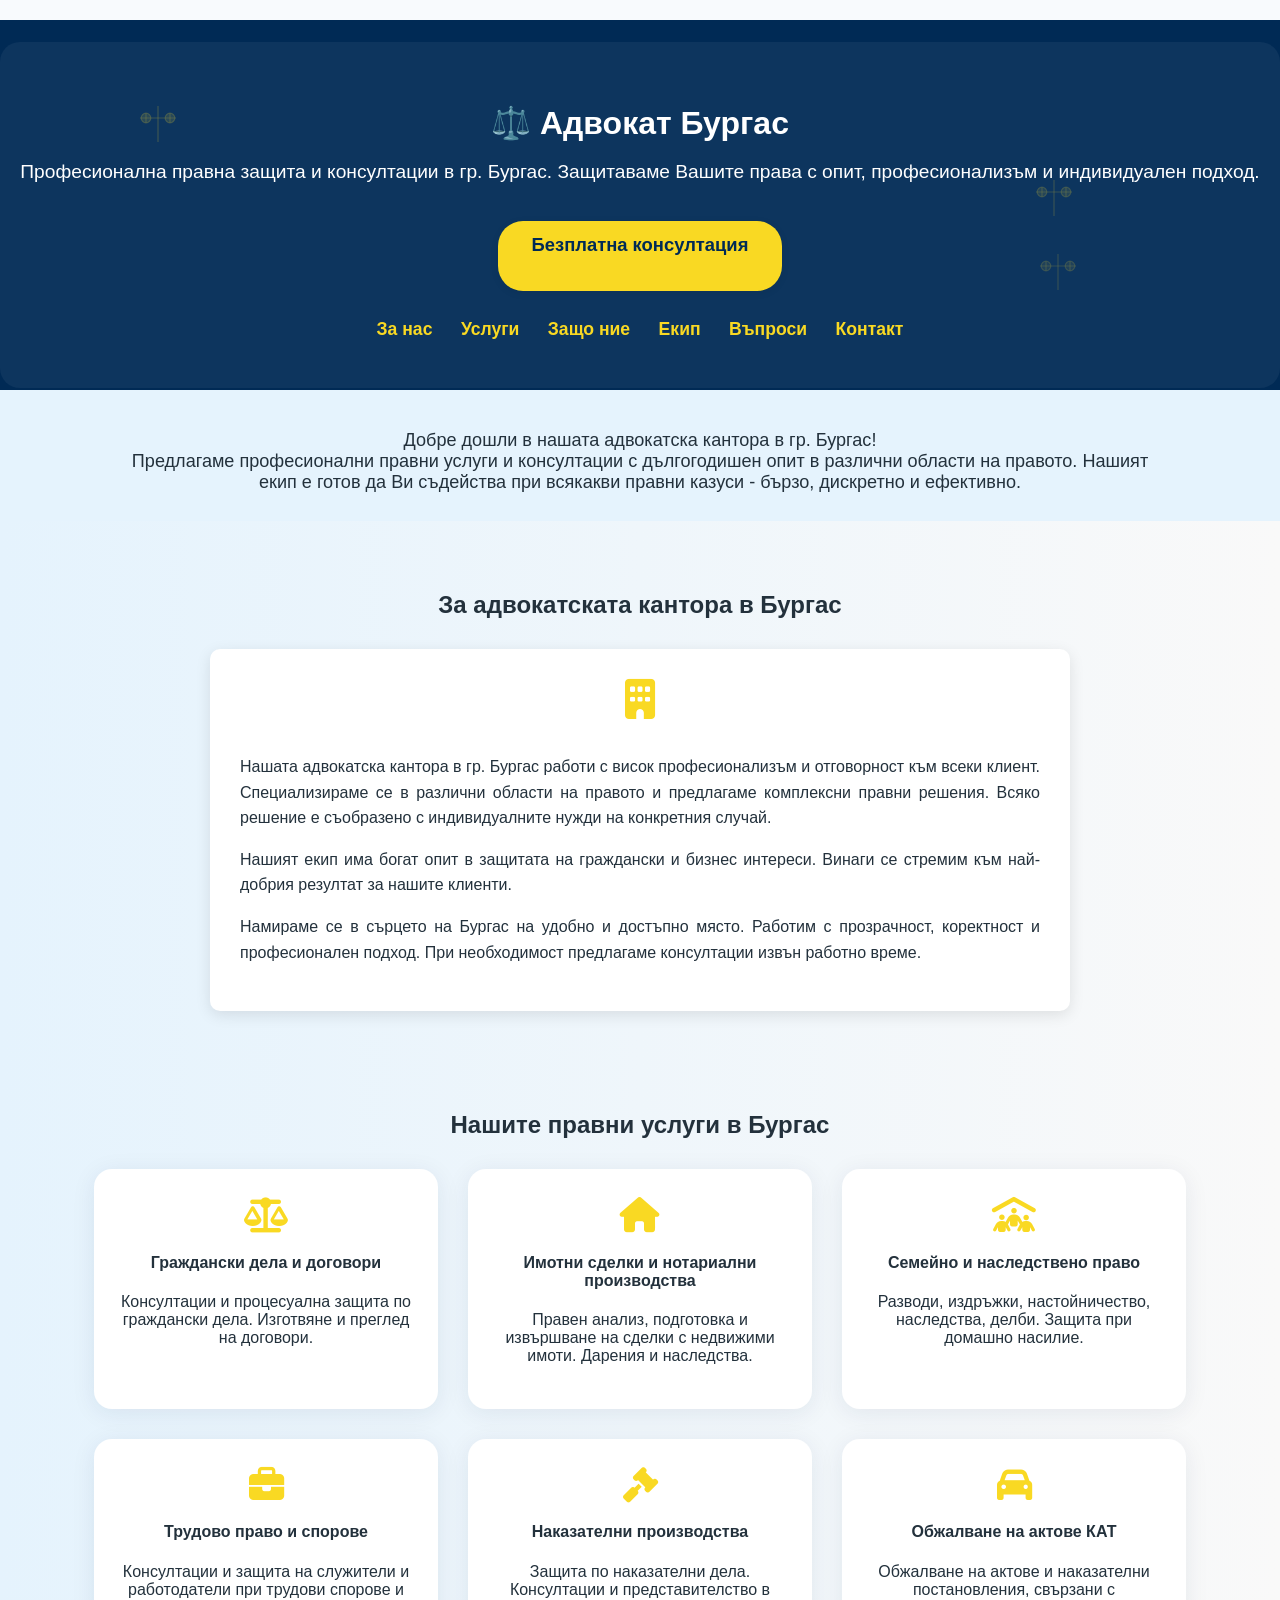
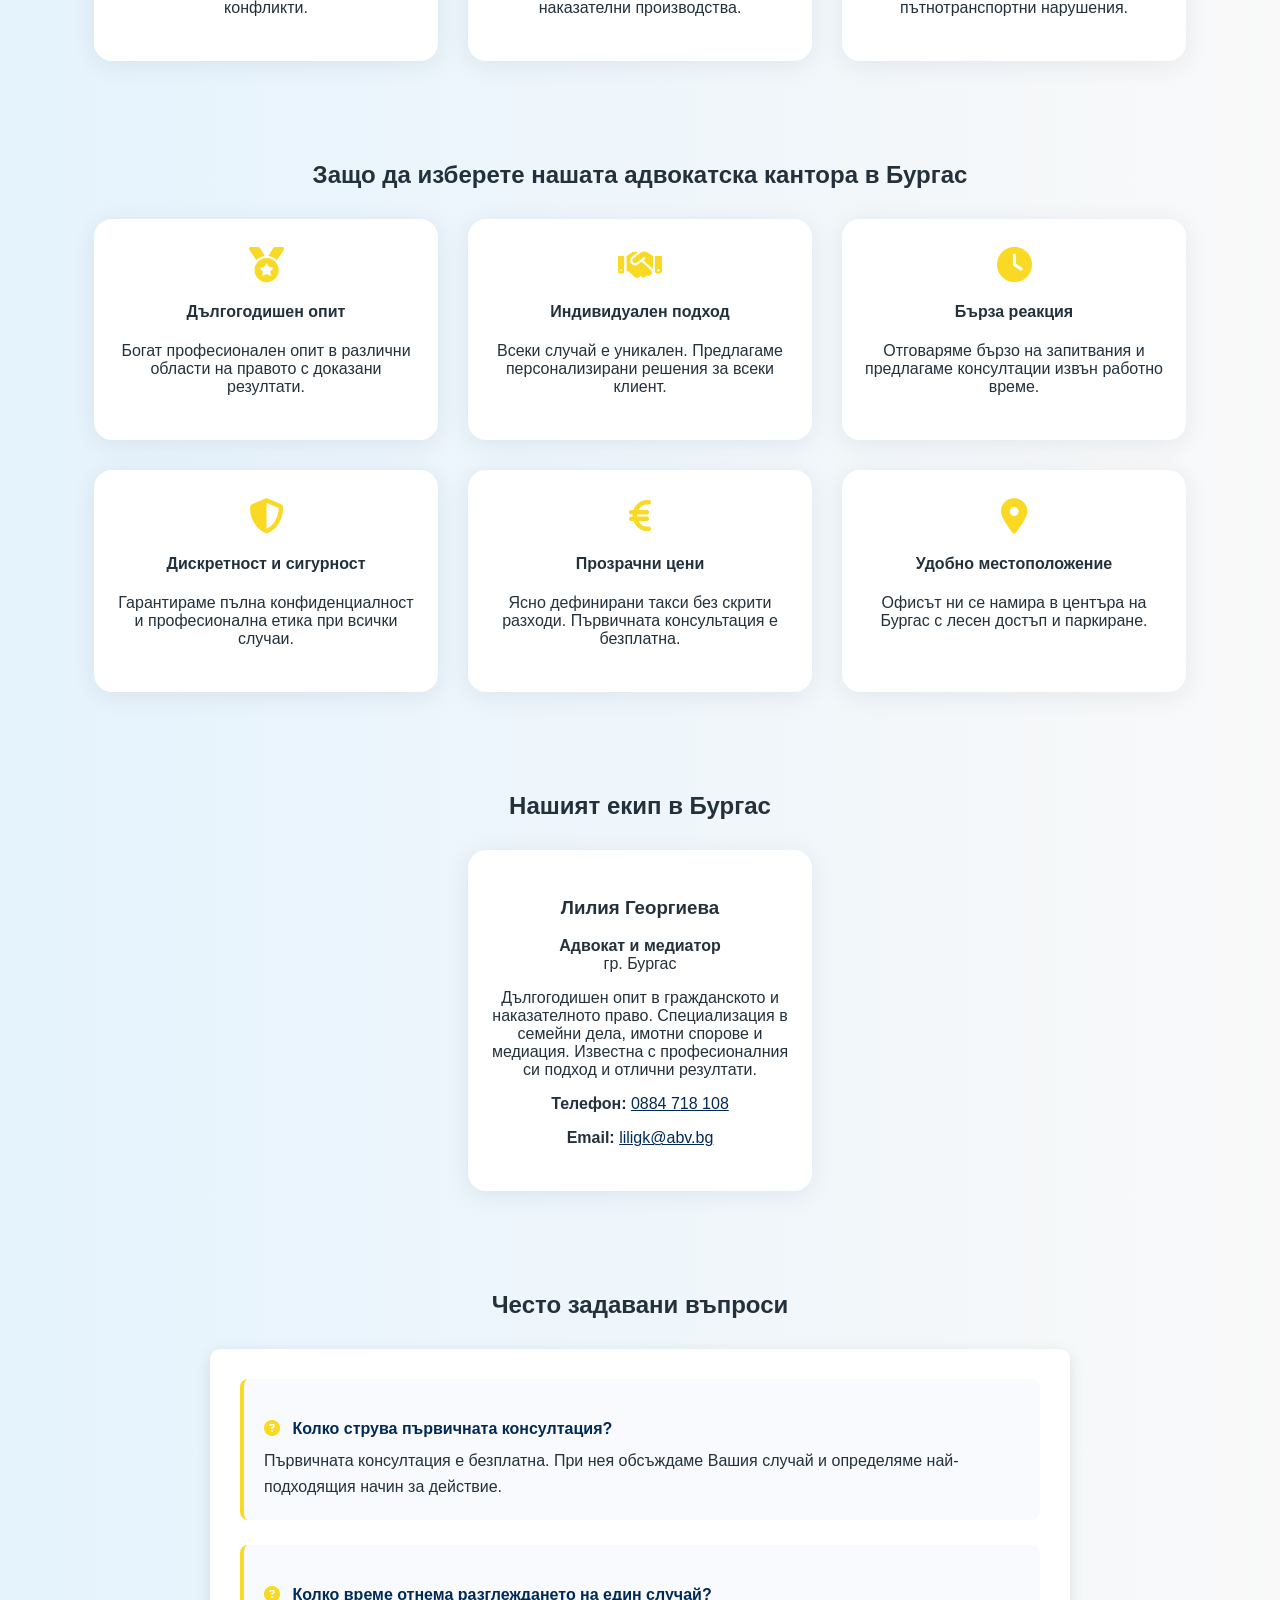
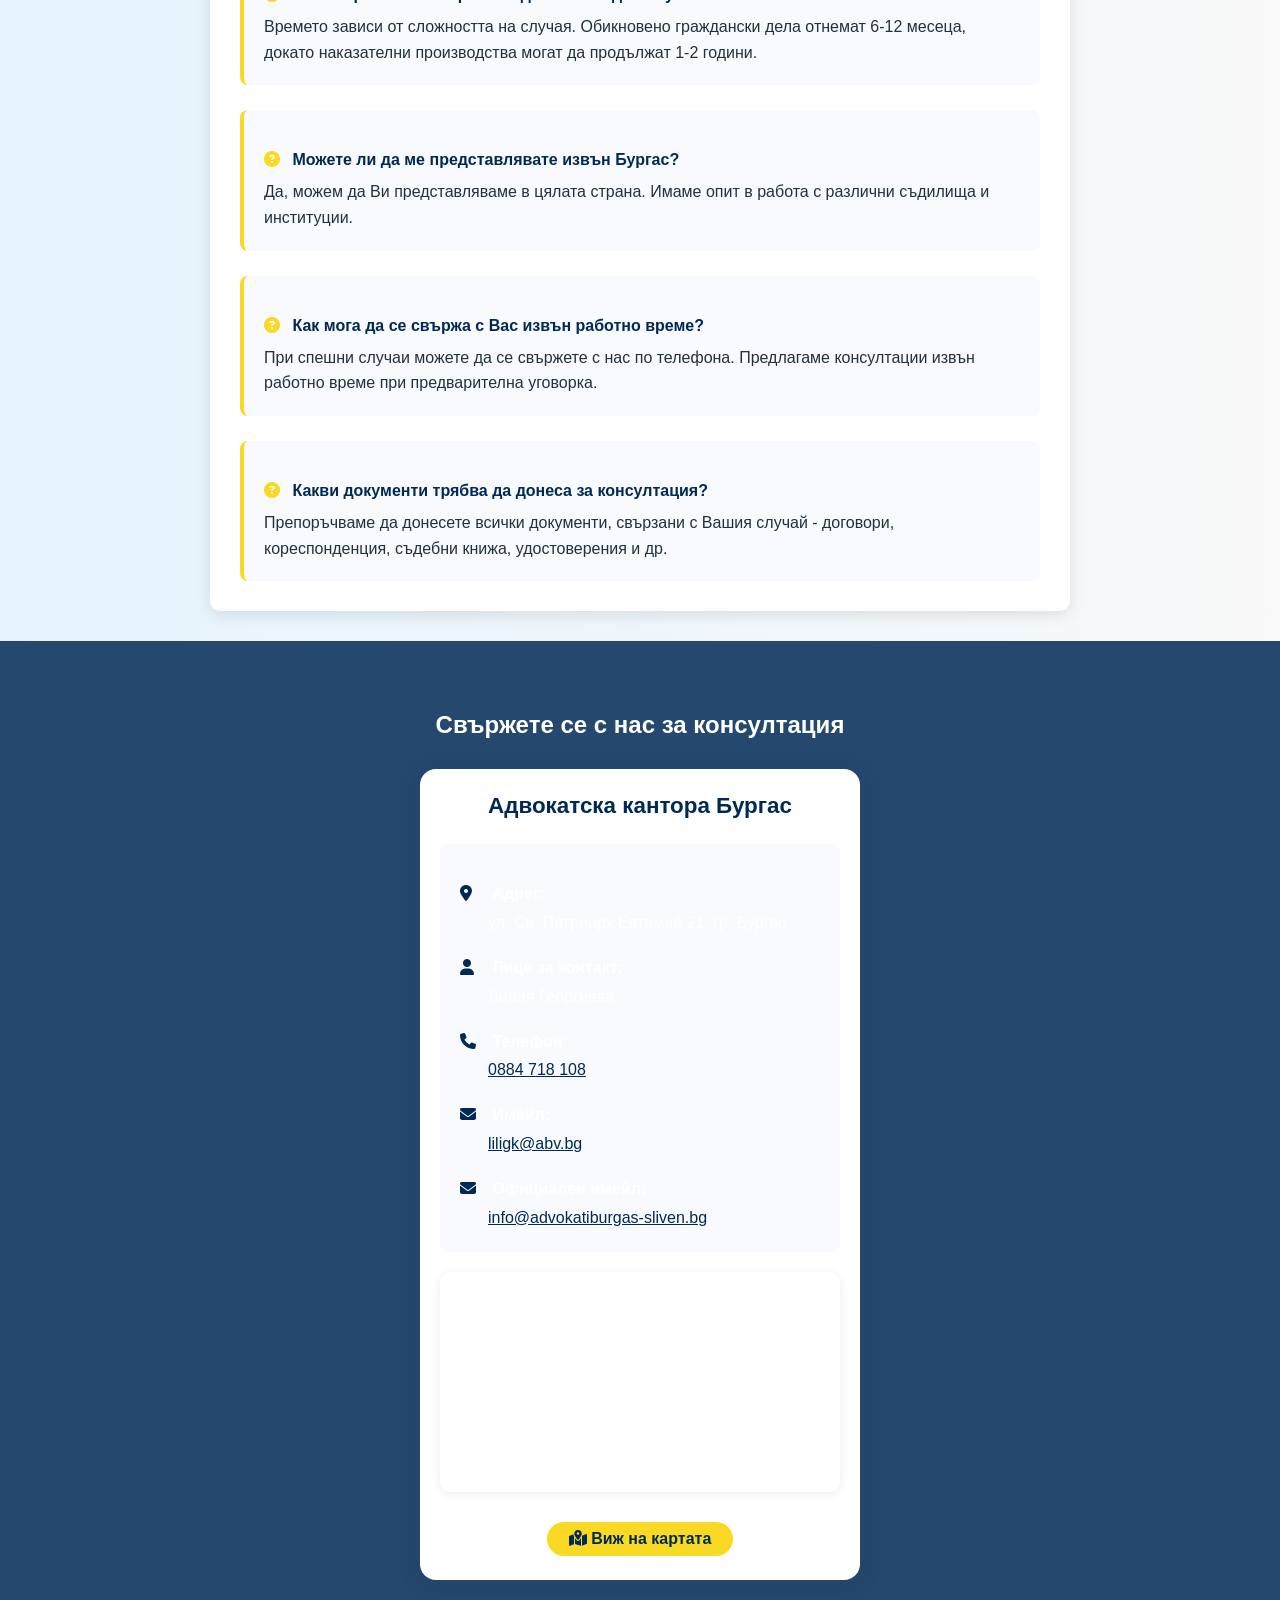
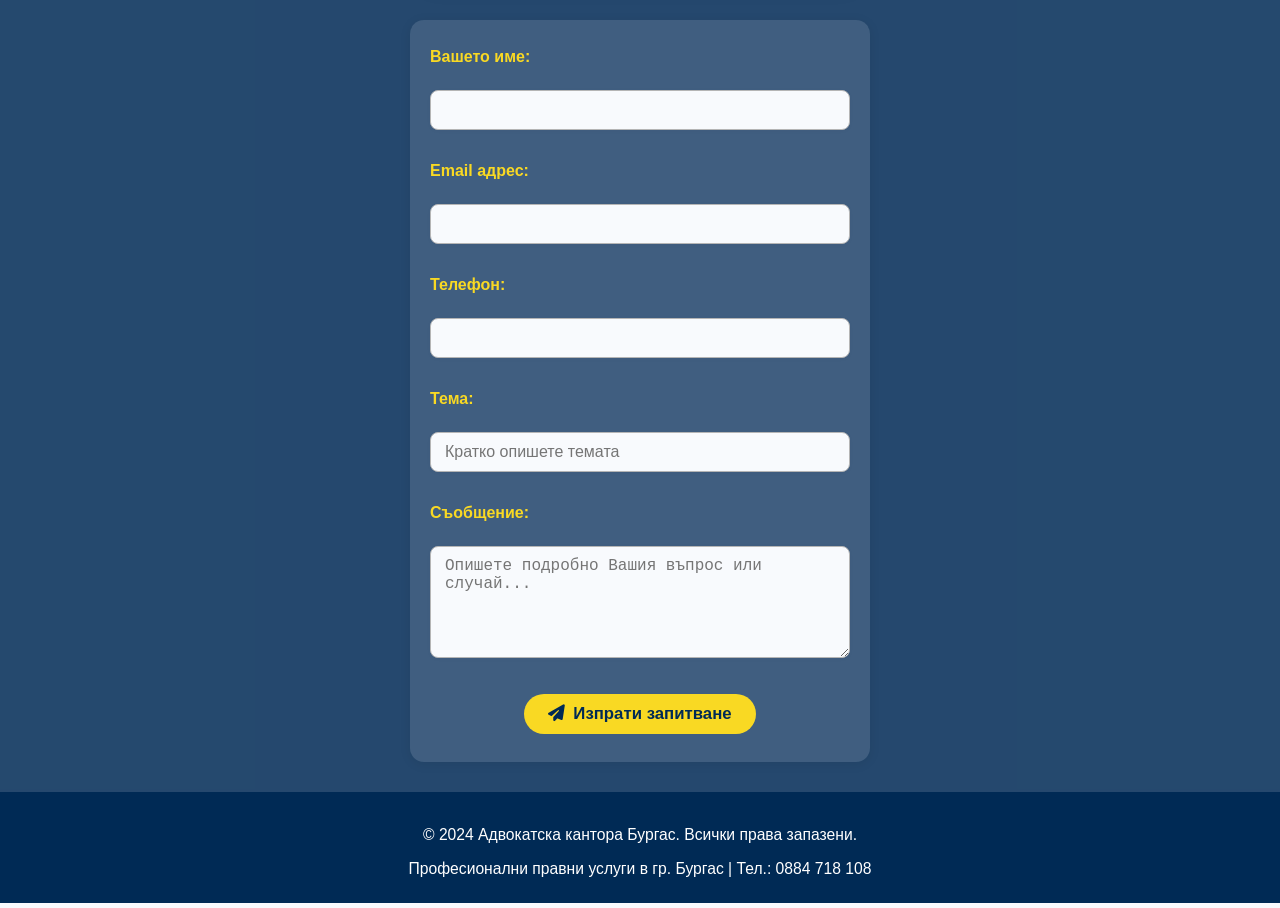
==== advokat-burgas/index.html @ 4fdc78d4 "Update FontAwesome icon to use current version class name Co-authored-by: toshkovich <219198168+tosh" ====
<!DOCTYPE html>
<html lang="bg">
<head>
  <meta charset="UTF-8">
  <meta name="viewport" content="width=device-width,initial-scale=1.0,viewport-fit=cover,user-scalable=no">
  <title>⚖️ Адвокат Бургас – Правна защита и консултации</title>
  <meta name="description" content="Адвокат Бургас: граждански, наказателни, имотни, семейни и трудови дела. Консултации и представителство в гр. Бургас. Тел.: 0884 718 108. Адрес: ул. Св. Патриарх Евтимий 21, гр. Бургас.">
  <meta name="keywords" content="адвокат Бургас, правни услуги Бургас, граждански дела, наказателни дела, имотни сделки, семейно право, трудово право, консултации адвокат">
  
  <!-- Open Graph Meta Tags -->
  <meta property="og:title" content="⚖️ Адвокат Бургас – Правна защита и консултации">
  <meta property="og:description" content="Професионални правни услуги в гр. Бургас: граждански, наказателни, имотни, семейни и трудови дела. Консултации и представителство.">
  <meta property="og:image" content="https://advokatiburgas-sliven.bg/share-1200x630.png">
  <meta property="og:url" content="https://advokatiburgas-sliven.bg/advokat-burgas/">
  <meta property="og:type" content="website">
  <meta property="og:locale" content="bg_BG">
  
  <!-- Favicon -->
  <link rel="icon" type="image/x-icon" href="../favicon.ico">
  <link rel="icon" type="image/svg+xml" href="../favicon.svg">
  <link rel="icon" type="image/png" sizes="192x192" href="../favicon-192.png">
  <link rel="apple-touch-icon" sizes="180x180" href="../apple-touch-icon.png">
  
  <link rel="canonical" href="https://advokatiburgas-sliven.bg/advokat-burgas/">
  <link rel="stylesheet" href="../style.css">
  <link rel="stylesheet" href="https://cdnjs.cloudflare.com/ajax/libs/font-awesome/6.4.2/css/all.min.css">
</head>
<body>
  <header class="hero">
    <div class="floating-scales">
      <div class="scale scale-1">
        <svg viewBox="0 0 100 100" xmlns="http://www.w3.org/2000/svg">
          <g fill="rgba(249, 217, 35, 0.3)" stroke="rgba(249, 217, 35, 0.5)" stroke-width="2">
            <line x1="50" y1="20" x2="50" y2="80"/>
            <line x1="20" y1="40" x2="80" y2="40"/>
            <circle cx="30" cy="40" r="8"/>
            <circle cx="70" cy="40" r="8"/>
            <line x1="30" y1="32" x2="30" y2="48"/>
            <line x1="70" y1="32" x2="70" y2="48"/>
          </g>
        </svg>
      </div>
      <div class="scale scale-2">
        <svg viewBox="0 0 100 100" xmlns="http://www.w3.org/2000/svg">
          <g fill="rgba(249, 217, 35, 0.2)" stroke="rgba(249, 217, 35, 0.4)" stroke-width="2">
            <line x1="50" y1="20" x2="50" y2="80"/>
            <line x1="20" y1="40" x2="80" y2="40"/>
            <circle cx="30" cy="40" r="8"/>
            <circle cx="70" cy="40" r="8"/>
            <line x1="30" y1="32" x2="30" y2="48"/>
            <line x1="70" y1="32" x2="70" y2="48"/>
          </g>
        </svg>
      </div>
      <div class="scale scale-3">
        <svg viewBox="0 0 100 100" xmlns="http://www.w3.org/2000/svg">
          <g fill="rgba(249, 217, 35, 0.25)" stroke="rgba(249, 217, 35, 0.45)" stroke-width="2">
            <line x1="50" y1="20" x2="50" y2="80"/>
            <line x1="20" y1="40" x2="80" y2="40"/>
            <circle cx="30" cy="40" r="8"/>
            <circle cx="70" cy="40" r="8"/>
            <line x1="30" y1="32" x2="30" y2="48"/>
            <line x1="70" y1="32" x2="70" y2="48"/>
          </g>
        </svg>
      </div>
    </div>
    <div class="hero-overlay" style="text-align: center;">
      <h1>⚖️ Адвокат Бургас</h1>
      <p>Професионална правна защита и консултации в гр. Бургас. Защитаваме Вашите права с опит, професионализъм и индивидуален подход.</p>
      <a href="#contact" class="btn-consult">Безплатна консултация</a>
      <nav class="main-nav">
        <a href="#about">За нас</a>
        <a href="#services">Услуги</a>
        <a href="#why-us">Защо ние</a>
        <a href="#team">Екип</a>
        <a href="#faq">Въпроси</a>
        <a href="#contact">Контакт</a>
      </nav>
      
      <!-- Hidden SEO Internal Links -->
      <nav class="seo-links">
        <a href="#services">Правни услуги адвокат Бургас</a>
        <a href="#about">Адвокатска кантора Бургас</a>
        <a href="#team">Адвокат Лилия Георгиева Бургас</a>
        <a href="#contact">Консултация адвокат Бургас</a>
        <a href="/">Адвокатски кантори Бургас Сливен</a>
      </nav>
    </div>
  </header>

  <section class="welcome">
    <p>
      Добре дошли в нашата адвокатска кантора в гр. Бургас!<br>
      Предлагаме професионални правни услуги и консултации с дългогодишен опит в различни области на правото. Нашият екип е готов да Ви съдейства при всякакви правни казуси - бързо, дискретно и ефективно.
    </p>
  </section>

  <section id="about" class="section-bg">
    <h2>За адвокатската кантора в Бургас</h2>
    <div class="animate">
      <div style="background: #fff; padding: 30px; border-radius: 10px; margin: 0 auto; max-width: 800px; box-shadow: 0 4px 15px rgba(0,0,0,0.1);">
        <div style="text-align: center; margin-bottom: 20px;">
          <i class="fa fa-building" style="font-size: 2.5rem; color: #f9d923; margin-bottom: 15px;"></i>
        </div>
        <p style="font-size: 16px; line-height: 1.6; text-align: justify;">
          Нашата адвокатска кантора в гр. Бургас работи с висок професионализъм и отговорност към всеки клиент. 
          Специализираме се в различни области на правото и предлагаме комплексни правни решения. Всяко решение е съобразено с индивидуалните нужди на конкретния случай. 
        </p>
        <p style="font-size: 16px; line-height: 1.6; text-align: justify;">
          Нашият екип има богат опит в защитата на граждански и бизнес интереси. Винаги се стремим към най-добрия резултат за нашите клиенти.
        </p>
        <p style="font-size: 16px; line-height: 1.6; text-align: justify;">
          Намираме се в сърцето на Бургас на удобно и достъпно място. Работим с прозрачност, коректност и професионален подход. При необходимост предлагаме консултации извън работно време.
        </p>
      </div>
    </div>
    
    <!-- Hidden SEO Internal Links -->
    <div class="seo-links">
      <a href="/">Адвокатска кантора Бургас</a>
      <a href="#services">Правни услуги Бургас</a>
      <a href="#team">Адвокат Лилия Георгиева</a>
      <a href="#contact">Консултация Бургас</a>
    </div>
  </section>

  <section id="services" class="section-bg">
    <h2>Нашите правни услуги в Бургас</h2>
    <div class="services-list">
      <div class="service-card animate">
        <i class="fa fa-balance-scale"></i>
        <h4>Граждански дела и договори</h4>
        <p>Консултации и процесуална защита по граждански дела. Изготвяне и преглед на договори.</p>
      </div>
      <div class="service-card animate">
        <i class="fa fa-home"></i>
        <h4>Имотни сделки и нотариални производства</h4>
        <p>Правен анализ, подготовка и извършване на сделки с недвижими имоти. Дарения и наследства.</p>
      </div>
      <div class="service-card animate">
        <i class="fa fa-people-roof"></i>
        <h4>Семейно и наследствено право</h4>
        <p>Разводи, издръжки, настойничество, наследства, делби. Защита при домашно насилие.</p>
      </div>
      <div class="service-card animate">
        <i class="fa fa-briefcase"></i>
        <h4>Трудово право и спорове</h4>
        <p>Консултации и защита на служители и работодатели при трудови спорове и конфликти.</p>
      </div>
      <div class="service-card animate">
        <i class="fa fa-gavel"></i>
        <h4>Наказателни производства</h4>
        <p>Защита по наказателни дела. Консултации и представителство в наказателни производства.</p>
      </div>
      <div class="service-card animate">
        <i class="fa fa-car"></i>
        <h4>Обжалване на актове КАТ</h4>
        <p>Обжалване на актове и наказателни постановления, свързани с пътнотранспортни нарушения.</p>
      </div>
    </div>
    
    <!-- Hidden SEO Internal Links -->
    <div class="seo-links">
      <a href="/">Правни услуги Бургас</a>
      <a href="#about">Адвокатска кантора услуги</a>
      <a href="#team">Адвокат граждански дела</a>
      <a href="#contact">Консултация семейно право</a>
    </div>
  </section>

  <section id="why-us" class="section-bg">
    <h2>Защо да изберете нашата адвокатска кантора в Бургас</h2>
    <div class="services-list">
      <div class="service-card animate">
        <i class="fa fa-medal"></i>
        <h4>Дългогодишен опит</h4>
        <p>Богат професионален опит в различни области на правото с доказани резултати.</p>
      </div>
      <div class="service-card animate">
        <i class="fa fa-handshake"></i>
        <h4>Индивидуален подход</h4>
        <p>Всеки случай е уникален. Предлагаме персонализирани решения за всеки клиент.</p>
      </div>
      <div class="service-card animate">
        <i class="fa fa-clock"></i>
        <h4>Бърза реакция</h4>
        <p>Отговаряме бързо на запитвания и предлагаме консултации извън работно време.</p>
      </div>
      <div class="service-card animate">
        <i class="fa fa-shield-alt"></i>
        <h4>Дискретност и сигурност</h4>
        <p>Гарантираме пълна конфиденциалност и професионална етика при всички случаи.</p>
      </div>
      <div class="service-card animate">
        <i class="fa fa-euro-sign"></i>
        <h4>Прозрачни цени</h4>
        <p>Ясно дефинирани такси без скрити разходи. Първичната консультация е безплатна.</p>
      </div>
      <div class="service-card animate">
        <i class="fa fa-map-marker-alt"></i>
        <h4>Удобно местоположение</h4>
        <p>Офисът ни се намира в центъра на Бургас с лесен достъп и паркиране.</p>
      </div>
    </div>
    
    <!-- Hidden SEO Internal Links -->
    <div class="seo-links">
      <a href="/">Най-добър адвокат Бургас</a>
      <a href="#services">Професионални правни услуги</a>
      <a href="#team">Опитен адвокат Бургас</a>
      <a href="#contact">Безплатна консултация адвокат</a>
    </div>
  </section>

  <section id="team" class="section-bg">
    <h2>Нашият екип в Бургас</h2>
    <div class="team-cards">
      <div class="card animate">
        <h3 style="text-align: center;">Лилия Георгиева</h3>
        <p style="text-align: center;"><strong>Адвокат и медиатор</strong><br>гр. Бургас</p>
        <p style="margin: 15px 0; text-align: center;">
          Дългогодишен опит в гражданското и наказателното право. Специализация в семейни дела, имотни спорове и медиация. Известна с професионалния си подход и отлични резултати.
        </p>
        <p style="text-align: center;"><strong>Телефон:</strong> <a href="tel:+359884718108" style="color: #002a55;">0884 718 108</a></p>
        <p style="text-align: center;"><strong>Email:</strong> <a href="mailto:liligk@abv.bg" style="color: #002a55;">liligk@abv.bg</a></p>
      </div>
    </div>
    
    <!-- Hidden SEO Internal Links -->
    <div class="seo-links">
      <a href="/">Адвокат Лилия Георгиева Бургас</a>
      <a href="#services">Медиатор Бургас</a>
      <a href="#contact">Контакт адвокат Бургас</a>
    </div>
  </section>

  <section id="faq" class="section-bg">
    <h2>Често задавани въпроси</h2>
    <div class="animate">
      <div style="background: #fff; padding: 30px; border-radius: 10px; margin: 0 auto; max-width: 800px; box-shadow: 0 4px 15px rgba(0,0,0,0.1);">
        
        <div style="margin-bottom: 25px; padding: 20px; background: #f8fafd; border-radius: 8px; border-left: 4px solid #f9d923;">
          <h4 style="color: #002a55; margin-bottom: 10px;">
            <i class="fa fa-question-circle" style="margin-right: 8px; color: #f9d923;"></i>
            Колко струва първичната консултация?
          </h4>
          <p style="margin: 0; font-size: 16px; line-height: 1.6;">
            Първичната консултация е безплатна. При нея обсъждаме Вашия случай и определяме най-подходящия начин за действие.
          </p>
        </div>

        <div style="margin-bottom: 25px; padding: 20px; background: #f8fafd; border-radius: 8px; border-left: 4px solid #f9d923;">
          <h4 style="color: #002a55; margin-bottom: 10px;">
            <i class="fa fa-question-circle" style="margin-right: 8px; color: #f9d923;"></i>
            Колко време отнема разглеждането на един случай?
          </h4>
          <p style="margin: 0; font-size: 16px; line-height: 1.6;">
            Времето зависи от сложността на случая. Обикновено граждански дела отнемат 6-12 месеца, докато наказателни производства могат да продължат 1-2 години.
          </p>
        </div>

        <div style="margin-bottom: 25px; padding: 20px; background: #f8fafd; border-radius: 8px; border-left: 4px solid #f9d923;">
          <h4 style="color: #002a55; margin-bottom: 10px;">
            <i class="fa fa-question-circle" style="margin-right: 8px; color: #f9d923;"></i>
            Можете ли да ме представлявате извън Бургас?
          </h4>
          <p style="margin: 0; font-size: 16px; line-height: 1.6;">
            Да, можем да Ви представляваме в цялата страна. Имаме опит в работа с различни съдилища и институции.
          </p>
        </div>

        <div style="margin-bottom: 25px; padding: 20px; background: #f8fafd; border-radius: 8px; border-left: 4px solid #f9d923;">
          <h4 style="color: #002a55; margin-bottom: 10px;">
            <i class="fa fa-question-circle" style="margin-right: 8px; color: #f9d923;"></i>
            Как мога да се свържа с Вас извън работно време?
          </h4>
          <p style="margin: 0; font-size: 16px; line-height: 1.6;">
            При спешни случаи можете да се свържете с нас по телефона. Предлагаме консултации извън работно време при предварителна уговорка.
          </p>
        </div>

        <div style="padding: 20px; background: #f8fafd; border-radius: 8px; border-left: 4px solid #f9d923;">
          <h4 style="color: #002a55; margin-bottom: 10px;">
            <i class="fa fa-question-circle" style="margin-right: 8px; color: #f9d923;"></i>
            Какви документи трябва да донеса за консултация?
          </h4>
          <p style="margin: 0; font-size: 16px; line-height: 1.6;">
            Препоръчваме да донесете всички документи, свързани с Вашия случай - договори, кореспонденция, съдебни книжа, удостоверения и др.
          </p>
        </div>

      </div>
    </div>
    
    <!-- Hidden SEO Internal Links -->
    <div class="seo-links">
      <a href="/">Въпроси адвокат Бургас</a>
      <a href="#services">Консултация правни въпроси</a>
      <a href="#team">Адвокат отговори</a>
      <a href="#contact">Безплатна консултация</a>
    </div>
  </section>

  <section id="contact" class="section-img" style="background-image: url('https://images.unsplash.com/photo-1556484687-30636164638b?auto=format&fit=crop&w=1600&q=85&fm=webp');">
    <h2>Свържете се с нас за консултация</h2>
    <div class="offices-wrapper">
      <div class="office-card animate">
        <h3 style="text-align: center; margin-bottom: 25px; font-size: 1.4rem;">Адвокатска кантора Бургас</h3>
        
        <div style="background: #f8fafd; padding: 20px; border-radius: 8px; margin-bottom: 20px;">
          <p style="margin-bottom: 15px; line-height: 1.8;">
            <i class="fa fa-location-dot" style="color: #002a55; width: 20px; margin-right: 8px;"></i>
            <b>Адрес:</b><br>
            <span style="padding-left: 28px; display: inline-block;">ул. Св. Патриарх Евтимий 21, гр. Бургас</span>
          </p>
          
          <p style="margin-bottom: 15px; line-height: 1.8;">
            <i class="fa fa-user" style="color: #002a55; width: 20px; margin-right: 8px;"></i>
            <b>Лице за контакт:</b><br>
            <span style="padding-left: 28px; display: inline-block;">Лилия Георгиева</span>
          </p>
          
          <p style="margin-bottom: 15px; line-height: 1.8;">
            <i class="fa fa-phone" style="color: #002a55; width: 20px; margin-right: 8px;"></i>
            <b>Телефон:</b><br>
            <span style="padding-left: 28px; display: inline-block;"><a href="tel:+359884718108" style="color: #002a55; font-weight: 500;">0884 718 108</a></span>
          </p>
          
          <p style="margin-bottom: 15px; line-height: 1.8;">
            <i class="fa fa-envelope" style="color: #002a55; width: 20px; margin-right: 8px;"></i>
            <b>Имейл:</b><br>
            <span style="padding-left: 28px; display: inline-block;"><a href="mailto:liligk@abv.bg" style="color: #002a55; font-weight: 500;">liligk@abv.bg</a></span>
          </p>
          
          <p style="margin-bottom: 0; line-height: 1.8;">
            <i class="fa fa-envelope" style="color: #002a55; width: 20px; margin-right: 8px;"></i>
            <b>Официален имейл:</b><br>
            <span style="padding-left: 28px; display: inline-block;"><a href="mailto:info@advokatiburgas-sliven.bg" style="color: #002a55; font-weight: 500;">info@advokatiburgas-sliven.bg</a></span>
          </p>
        </div>
        
        <div class="gmap" style="margin-top: 20px; margin-bottom: 16px;">
          <iframe 
            style="pointer-events:auto; border:0; display: block;" 
            src="https://www.google.com/maps?q=42.494686,27.469272&z=16&output=embed" 
            width="100%" height="220" allowfullscreen loading="lazy"
            title="Карта адвокатска кантора Бургас - ул. Св. Патриарх Евтимий 21"
            aria-label="Google карта с местоположение на адвокатска кантора в Бургас център"></iframe>
        </div>
        <div style="text-align: center;">
          <a class="btn-map" href="https://www.google.com/maps?q=ул.+Св.+Патриарх+Евтимий+21,+гр.+Бургас" target="_blank">
            <i class="fa fa-map-location-dot"></i> Виж на картата
          </a>
        </div>
      </div>
    </div>

    <form action="https://formsubmit.co/info@advokatiburgas-sliven.bg" method="POST" class="animate" id="contact-form" style="margin-top: 40px;">
      <div id="form-message" style="display: none; padding: 15px; margin-bottom: 20px; border-radius: 8px; font-weight: bold; text-align: center;"></div>
      
      <input type="hidden" name="_subject" value="Запитване от сайта - Адвокат Бургас">
      <input type="hidden" name="_next" value="https://advokatiburgas-sliven.bg/thank-you.html">
      <input type="hidden" name="_captcha" value="false">
      
      <label for="name" style="display: block; margin-bottom: 6px;">Вашето име:</label>
      <input type="text" id="name" name="name" required style="width: 100%; box-sizing: border-box; margin-bottom: 14px;">
      
      <label for="email" style="display: block; margin-bottom: 6px;">Email адрес:</label>
      <input type="email" id="email" name="email" required style="width: 100%; box-sizing: border-box; margin-bottom: 14px;">
      
      <label for="phone" style="display: block; margin-bottom: 6px;">Телефон:</label>
      <input type="tel" id="phone" name="phone" style="width: 100%; box-sizing: border-box; margin-bottom: 14px;">
      
      <label for="subject" style="display: block; margin-bottom: 6px;">Тема:</label>
      <input type="text" id="subject" name="_subject_custom" placeholder="Кратко опишете темата" style="width: 100%; box-sizing: border-box; margin-bottom: 14px;">
      
      <label for="message" style="display: block; margin-bottom: 6px;">Съобщение:</label>
      <textarea id="message" name="message" rows="5" required placeholder="Опишете подробно Вашия въпрос или случай..." style="width: 100%; box-sizing: border-box; margin-bottom: 18px;"></textarea>
      
      <button type="submit" id="submit-btn" style="display: block; margin: 0 auto; min-width: 200px;">
        <i class="fa fa-paper-plane" style="margin-right: 8px;"></i>Изпрати запитване
      </button>
    </form>
    
    <!-- Hidden SEO Internal Links -->
    <div class="seo-links">
      <a href="/">Контакт адвокатска кантора Бургас</a>
      <a href="#services">Консултация правни услуги Бургас</a>
      <a href="#team">Адвокат Лилия Георгиева контакт</a>
      <a href="#about">Офис адвокат Бургас</a>
    </div>
  </section>

  <footer>
    <p>&copy; 2024 Адвокатска кантора Бургас. Всички права запазени.</p>
    <p>Професионални правни услуги в гр. Бургас | Тел.: 0884 718 108</p>
  </footer>

  <script>
    // Animation on scroll
    const observerOptions = {
      threshold: 0.1,
      rootMargin: '0px 0px -50px 0px'
    };

    const observer = new IntersectionObserver((entries) => {
      entries.forEach(entry => {
        if (entry.isIntersecting) {
          entry.target.classList.add('visible');
        }
      });
    }, observerOptions);

    // Observe all elements with animate class
    document.addEventListener('DOMContentLoaded', () => {
      const animateElements = document.querySelectorAll('.animate');
      animateElements.forEach(el => observer.observe(el));
      
      // Smooth scrolling for navigation links
      const navLinks = document.querySelectorAll('a[href^="#"]');
      navLinks.forEach(link => {
        link.addEventListener('click', (e) => {
          e.preventDefault();
          const targetId = link.getAttribute('href');
          const targetElement = document.querySelector(targetId);
          if (targetElement) {
            targetElement.scrollIntoView({
              behavior: 'smooth',
              block: 'start'
            });
          }
        });
      });

      // Contact form handling
      const contactForm = document.getElementById('contact-form');
      const formMessage = document.getElementById('form-message');
      const submitBtn = document.getElementById('submit-btn');

      if (contactForm) {
        contactForm.addEventListener('submit', function(e) {
          // Show loading state
          submitBtn.innerHTML = '<i class="fa fa-spinner fa-spin" style="margin-right: 8px;"></i>Изпраща се...';
          submitBtn.disabled = true;
          
          // Show processing message
          showMessage('Изпращане на съобщението...', 'info');
          
          // The form will be submitted normally to formsubmit.co
          // We'll show a success message after a short delay to simulate processing
          setTimeout(() => {
            showMessage('✓ Съобщението е изпратено успешно! Ще се свържем с Вас скоро.', 'success');
            contactForm.reset();
            submitBtn.innerHTML = '<i class="fa fa-paper-plane" style="margin-right: 8px;"></i>Изпрати запитване';
            submitBtn.disabled = false;
          }, 1000);
        });
      }

      function showMessage(text, type) {
        formMessage.textContent = text;
        formMessage.style.display = 'block';
        
        if (type === 'success') {
          formMessage.style.backgroundColor = '#d4edda';
          formMessage.style.color = '#155724';
          formMessage.style.border = '1px solid #c3e6cb';
        } else if (type === 'error') {
          formMessage.style.backgroundColor = '#f8d7da';
          formMessage.style.color = '#721c24';
          formMessage.style.border = '1px solid #f5c6cb';
        } else if (type === 'info') {
          formMessage.style.backgroundColor = '#d1ecf1';
          formMessage.style.color = '#0c5460';
          formMessage.style.border = '1px solid #bee5eb';
        }
        
        // Auto-hide success and info messages after 5 seconds
        if (type !== 'error') {
          setTimeout(() => {
            formMessage.style.display = 'none';
          }, 5000);
        }
      }

      // Check URL parameters for form submission feedback
      const urlParams = new URLSearchParams(window.location.search);
      if (urlParams.get('submitted') === 'true') {
        showMessage('✓ Съобщението е изпратено успешно! Ще се свържем с Вас скоро.', 'success');
      } else if (urlParams.get('error') === 'true') {
        showMessage('✗ Възникна грешка при изпращането. Моля, опитайте отново или се свържете с нас директно.', 'error');
      }
    });
  </script>
</body>
</html>
---- style.css ----
body {
  font-family: 'Segoe UI', sans-serif;
  margin: 0;
  padding: 0;
  background: #f8fafd;
  color: #23313c;
  /* Safe area for Facebook/In-App browsers */
  padding-top: env(safe-area-inset-top);
}

.hero {
  background: linear-gradient(to bottom, rgba(0,42,85,0.55), rgba(0,42,85,0.55)),
              url('https://images.unsplash.com/photo-1521791136064-7986c2920216?auto=format&fit=crop&w=1600&q=85&fm=webp') center/cover no-repeat;
  background-color: #002a55; /* Fallback color */
  height: 350px;
  display: flex;
  align-items: center;
  justify-content: center;
  position: relative;
  overflow: hidden;
  /* Safe zone for Facebook/In-App browsers */
  padding-top: max(20px, env(safe-area-inset-top));
}

.floating-scales {
  position: absolute;
  top: 0;
  left: 0;
  width: 100%;
  height: 100%;
  pointer-events: none;
  z-index: 1;
}

.scale {
  position: absolute;
  width: 60px;
  height: 60px;
  opacity: 0.4;
}

.scale-1 {
  top: 20%;
  left: 10%;
  animation: float1 6s ease-in-out infinite;
}

.scale-2 {
  top: 60%;
  right: 15%;
  animation: float2 8s ease-in-out infinite 2s;
}

.scale-3 {
  top: 40%;
  left: 80%;
  animation: float3 7s ease-in-out infinite 4s;
}

@keyframes float1 {
  0%, 100% {
    transform: translateY(0px) rotate(0deg);
    opacity: 0.3;
  }
  50% {
    transform: translateY(-20px) rotate(10deg);
    opacity: 0.6;
  }
}

@keyframes float2 {
  0%, 100% {
    transform: translateY(0px) rotate(0deg);
    opacity: 0.4;
  }
  50% {
    transform: translateY(-15px) rotate(-8deg);
    opacity: 0.7;
  }
}

@keyframes float3 {
  0%, 100% {
    transform: translateY(0px) rotate(0deg);
    opacity: 0.35;
  }
  50% {
    transform: translateY(-25px) rotate(12deg);
    opacity: 0.65;
  }
}
.hero-overlay {
  background: rgba(255, 255, 255, 0.05);
  padding: 40px 20px;
  border-radius: 20px;
  text-align: center;
  color: white;
  position: relative;
  z-index: 2;
}
.hero h1 {
  font-size: 2rem;
  margin-bottom: 10px;
}
.hero p {
  font-size: 1.2rem;
  margin-bottom: 20px;
}
.main-nav {
  margin: 18px 0 8px 0;
}
.main-nav a {
  color: #f9d923;
  font-weight: bold;
  text-decoration: none;
  margin: 0 12px;
  font-size: 1.1rem;
  transition: color 0.2s;
}
.main-nav a:hover {
  color: #fff;
}
.btn-consult {
  display: inline-block;
  margin: 18px 0 10px 0;
  padding: 13px 34px;
  background: #f9d923;
  color: #002a55;
  border: none;
  border-radius: 25px;
  font-weight: bold;
  font-size: 1.15rem;
  text-decoration: none;
  box-shadow: 0 2px 8px rgba(0,0,0,0.07);
  transition: background 0.2s;
  /* Improved touch target for mobile */
  min-height: 44px;
  min-width: 200px;
  line-height: 1.2;
}
.btn-consult:hover { background: #fbbf24; }

.welcome {
  text-align: center;
  font-size: 1.13rem;
  background: #e5f3fd;
  padding: 22px 10vw 10px 10vw;
}

.section-bg {
  background: linear-gradient(90deg, #e5f3fd 0%, #f9f9f9 100%);
  padding: 50px 0 30px 0;
  margin-bottom: 0;
}
.section-img {
  background-size: cover;
  background-position: center;
  padding: 50px 0 30px 0;
  color: #fff;
  position: relative;
}
.section-img::before {
  content: "";
  position: absolute;
  top: 0; left: 0; right: 0; bottom: 0;
  background: rgba(0, 42, 85, 0.85);
  z-index: 1;
}
.section-img > * {
  position: relative;
  z-index: 2;
}

h2 { text-align: center; margin-bottom: 30px; }
.team-cards, .services-list {
  display: flex;
  flex-wrap: wrap;
  justify-content: center;
  gap: 30px;
}
.card, .service-card {
  background: #fff;
  border-radius: 18px;
  box-shadow: 0 4px 24px rgba(30, 42, 75, 0.08);
  padding: 28px 22px;
  min-width: 220px;
  max-width: 300px;
  transition: transform 0.2s, box-shadow 0.2s;
  text-align: center;
  position: relative;
}
.card:hover, .service-card:hover, .office-card:hover {
  transform: translateY(-6px) scale(1.04);
  box-shadow: 0 8px 32px rgba(30, 42, 75, 0.16);
}
.service-card i {
  font-size: 2.2rem;
  color: #f9d923;
  margin-bottom: 14px;
  display: block;
}

.animate {
  opacity: 0;
  transform: translateY(30px);
  transition: opacity 0.8s, transform 0.8s;
}
.animate.visible {
  opacity: 1;
  transform: none;
}

.offices-wrapper {
  display: flex;
  flex-wrap: wrap;
  gap: 32px;
  justify-content: center;
  margin-top: 24px;
}
.office-card {
  background: #fff;
  border-radius: 16px;
  box-shadow: 0 4px 24px rgba(30, 42, 75, 0.10);
  padding: 24px 20px;
  min-width: 300px;
  max-width: 400px;
  flex: 1 1 320px;
  text-align: left;
  position: relative;
  transition: box-shadow 0.2s, transform 0.2s;
}
.office-card h3 {
  color: #002a55;
  margin-top: 0;
}
.gmap {
  margin-top: 14px;
  border-radius: 10px;
  overflow: hidden;
  box-shadow: 0 2px 12px rgba(0,0,0,0.07);
}
.btn-map {
  display: inline-block;
  margin-top: 14px;
  background: #f9d923;
  color: #002a55;
  border: none;
  border-radius: 22px;
  padding: 8px 22px;
  font-weight: bold;
  font-size: 1rem;
  text-decoration: none;
  transition: background 0.2s;
}
.btn-map:hover {
  background: #fbbf24;
  color: #002a55;
}

.contact-form, form[action*="formsubmit"] {
  max-width: 420px;
  margin: 0 auto;
  display: flex;
  flex-direction: column;
  gap: 18px;
  background: rgba(255,255,255,0.12);
  padding: 28px 20px;
  border-radius: 14px;
  box-shadow: 0 2px 12px rgba(0,0,0,0.08);
}
.contact-form input,
.contact-form textarea,
form[action*="formsubmit"] input,
form[action*="formsubmit"] textarea {
  border: 1px solid #b5b5b5;
  border-radius: 8px;
  padding: 10px 14px;
  font-size: 1rem;
  color: #23313c;
  background: #f8fafd;
  box-shadow: 0 1px 4px rgba(0,0,0,0.03);
  outline: none;
  margin-bottom: 6px;
}
form[action*="formsubmit"] label {
  color: #f9d923;
  font-weight: bold;
  margin-bottom: 2px;
}
.contact-form button,
form[action*="formsubmit"] button {
  background: #f9d923;
  color: #002a55;
  border: none;
  border-radius: 22px;
  padding: 10px 24px;
  font-weight: bold;
  font-size: 1.05rem;
  cursor: pointer;
  transition: background 0.2s;
}
.contact-form button:hover,
form[action*="formsubmit"] button:hover {
  background: #fbbf24;
}

.quotes {
  display: flex;
  flex-direction: column;
  align-items: center;
  gap: 18px;
}
.quotes blockquote {
  font-style: italic;
  background: #e4edfa;
  padding: 18px 20px;
  border-radius: 12px;
  color: #002a55;
  max-width: 450px;
  box-shadow: 0 2px 8px rgba(0,42,85,0.04);
}

footer {
  background: #002a55;
  color: #fff;
  text-align: center;
  padding: 18px 0 10px 0;
  margin-top: 0;
  font-size: 0.98rem;
}

/* SEO Internal Links - Hidden from users but visible to search engines */
.seo-links {
  position: absolute;
  left: -9999px;
  width: 1px;
  height: 1px;
  overflow: hidden;
  clip: rect(0, 0, 0, 0);
  clip-path: inset(50%);
  white-space: nowrap;
}

.seo-links a {
  color: inherit;
  text-decoration: none;
  font-size: 1px;
}

/* Facebook/In-App Browser specific adjustments */
@supports (padding: max(0px)) {
  body {
    /* Enhanced safe area for iOS devices in Facebook/Instagram */
    padding-top: max(20px, env(safe-area-inset-top));
  }
}

/* Facebook WebView and In-App browser adjustments */
@media (max-width: 600px) and (display-mode: browser) {
  .hero {
    /* Extra top padding for Facebook/Instagram in-app browser */
    padding-top: max(60px, calc(env(safe-area-inset-top) + 40px));
  }
  
  .hero-overlay {
    /* Ensure content is visible even with Facebook overlay */
    margin-top: 20px;
  }
}

@media (max-width: 900px) {
  .team-cards, .services-list, .offices-wrapper {
    flex-direction: column;
    align-items: center;
  }
  .card, .service-card, .office-card {
    max-width: 98vw;
  }
}

@media (max-width: 600px) {
  body {
    /* Additional safe zone for Facebook/In-App browsers */
    padding-top: max(20px, env(safe-area-inset-top));
  }
  
  .hero {
    height: auto;
    min-height: 380px;
    padding: max(40px, calc(env(safe-area-inset-top) + 20px)) 5vw 30px 5vw;
  }
  
  .hero-overlay {
    padding: 25px 4vw;
    border-radius: 12px;
    /* Ensure content isn't hidden by Facebook overlay */
    margin-top: 10px;
  }
  
  .hero h1 {
    font-size: 1.6rem;
    line-height: 1.3;
    margin-bottom: 15px;
    /* Better contrast for Facebook overlay */
    text-shadow: 1px 1px 3px rgba(0,0,0,0.8);
  }
  
  .hero p {
    font-size: 1rem;
    line-height: 1.4;
    margin-bottom: 25px;
    /* Better contrast for Facebook overlay */
    text-shadow: 1px 1px 2px rgba(0,0,0,0.7);
  }
  
  .btn-consult {
    margin: 25px auto 15px auto;
    padding: 16px 40px;
    font-size: 1.1rem;
    min-height: 48px;
    min-width: 220px;
    /* Better touch area and visual prominence */
    box-shadow: 0 4px 12px rgba(0,0,0,0.15);
    display: block;
    text-align: center;
  }
  
  .main-nav {
    display: flex;
    flex-wrap: wrap;
    justify-content: center;
    gap: 10px;
    margin: 15px 0 10px 0;
  }
  
  .main-nav a {
    margin: 0 8px;
    font-size: 1rem;
    padding: 8px 12px;
    /* Better touch targets for navigation */
    min-height: 32px;
    display: inline-flex;
    align-items: center;
    border-radius: 15px;
    background: rgba(255,255,255,0.1);
    transition: background 0.2s;
  }
  
  .main-nav a:hover {
    background: rgba(255,255,255,0.2);
  }
  
  h2 {
    font-size: 1.4rem;
    margin-bottom: 20px;
    line-height: 1.3;
  }
  
  .card, .service-card, .office-card {
    padding: 20px 6vw;
    min-width: unset;
    font-size: 1rem;
    margin-bottom: 15px;
  }
  
  .quotes blockquote {
    padding: 15px 12px;
    font-size: 1rem;
    line-height: 1.4;
  }
  
  .office-card {
    padding: 20px 6vw;
  }
  
  .btn-map {
    font-size: 1rem;
    padding: 10px 16px;
    min-height: 40px;
    /* Better touch area */
    margin-top: 16px;
  }
  
  .contact-form, form[action*="formsubmit"] {
    padding: 20px 4vw;
    border-radius: 10px;
    margin: 0 2vw;
  }
  
  .contact-form input,
  .contact-form textarea,
  form[action*="formsubmit"] input,
  form[action*="formsubmit"] textarea {
    font-size: 1rem;
    padding: 12px 12px;
    min-height: 40px;
  }
  
  .contact-form button,
  form[action*="formsubmit"] button {
    min-height: 48px;
    font-size: 1.1rem;
    margin-top: 10px;
  }
  
  /* Mobile responsive scales */
  .scale {
    width: 40px;
    height: 40px;
  }
  
  .scale-1 {
    top: 15%;
    left: 5%;
  }
  
  .scale-2 {
    top: 70%;
    right: 8%;
  }
  
  .scale-3 {
    top: 45%;
    left: 85%;
  }
  
  /* Welcome section improvements */
  .welcome {
    padding: 25px 8vw 15px 8vw;
    font-size: 1.1rem;
    line-height: 1.5;
  }
}
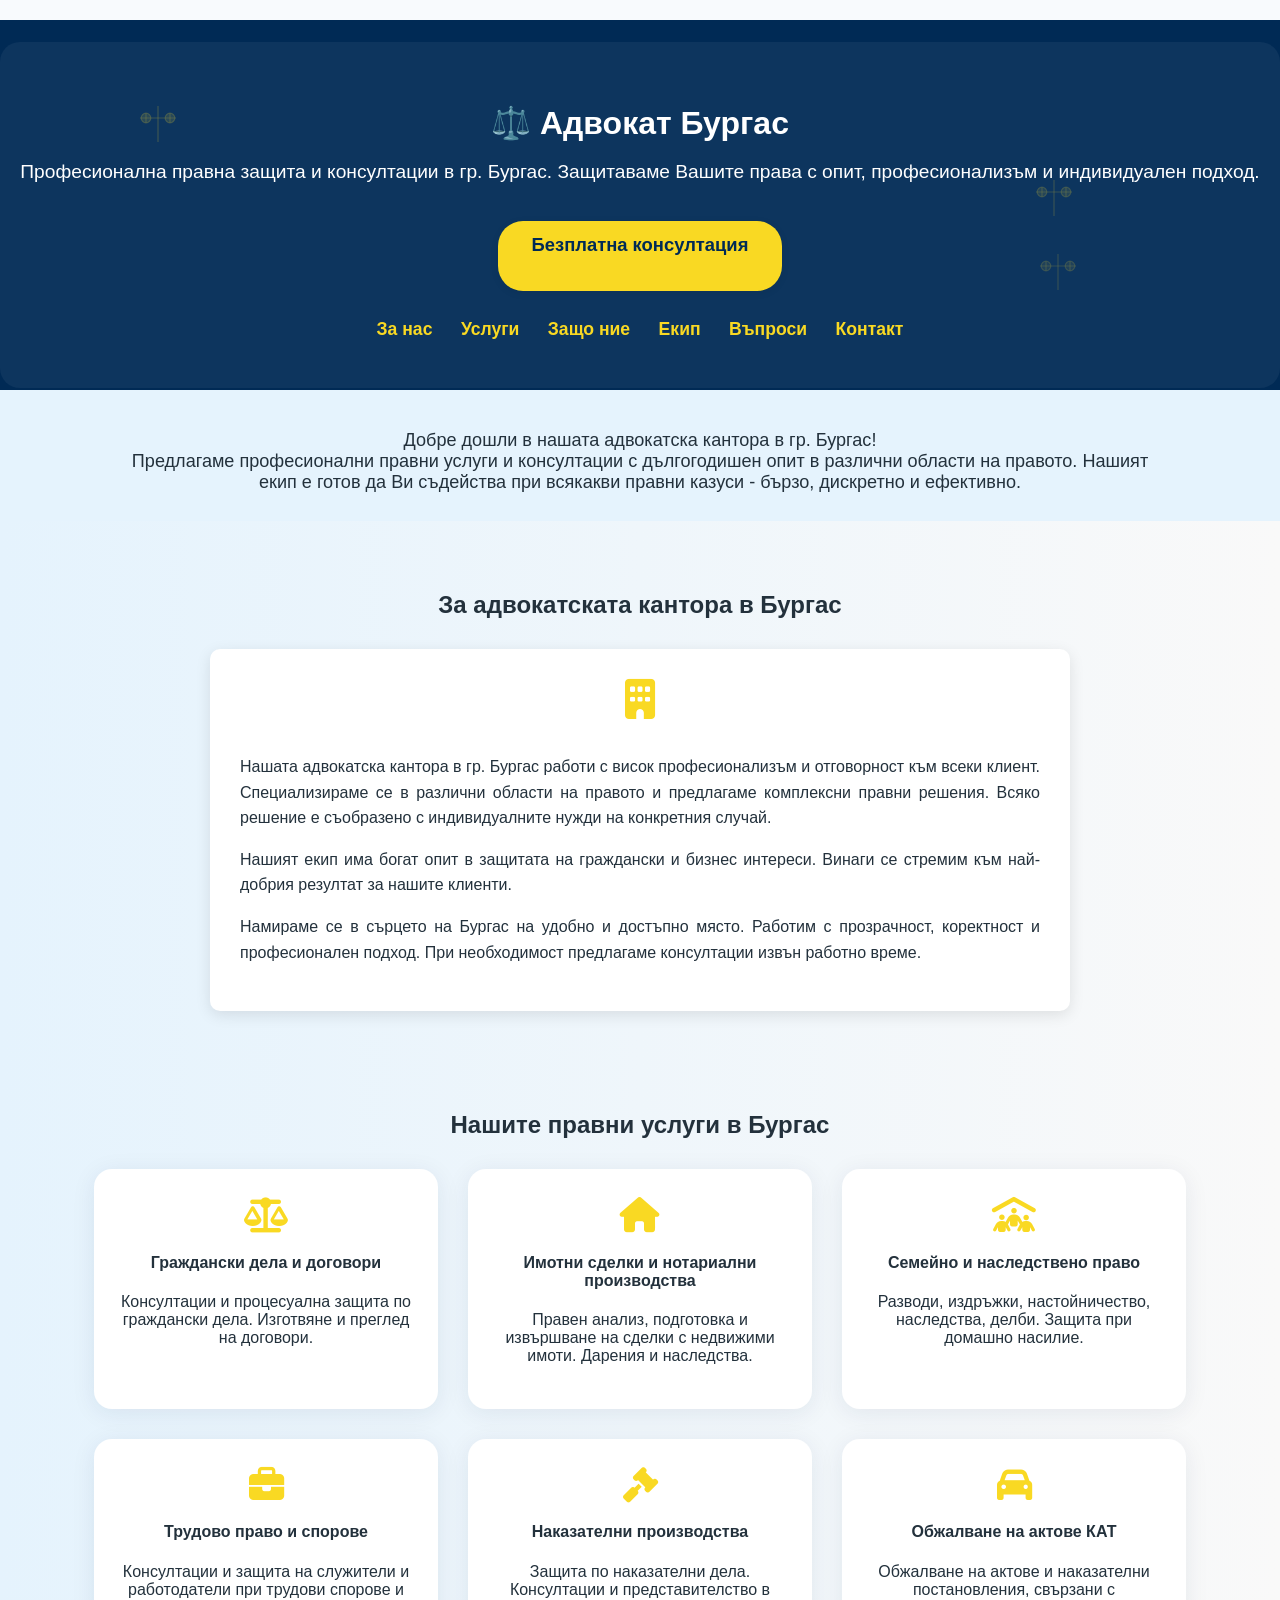
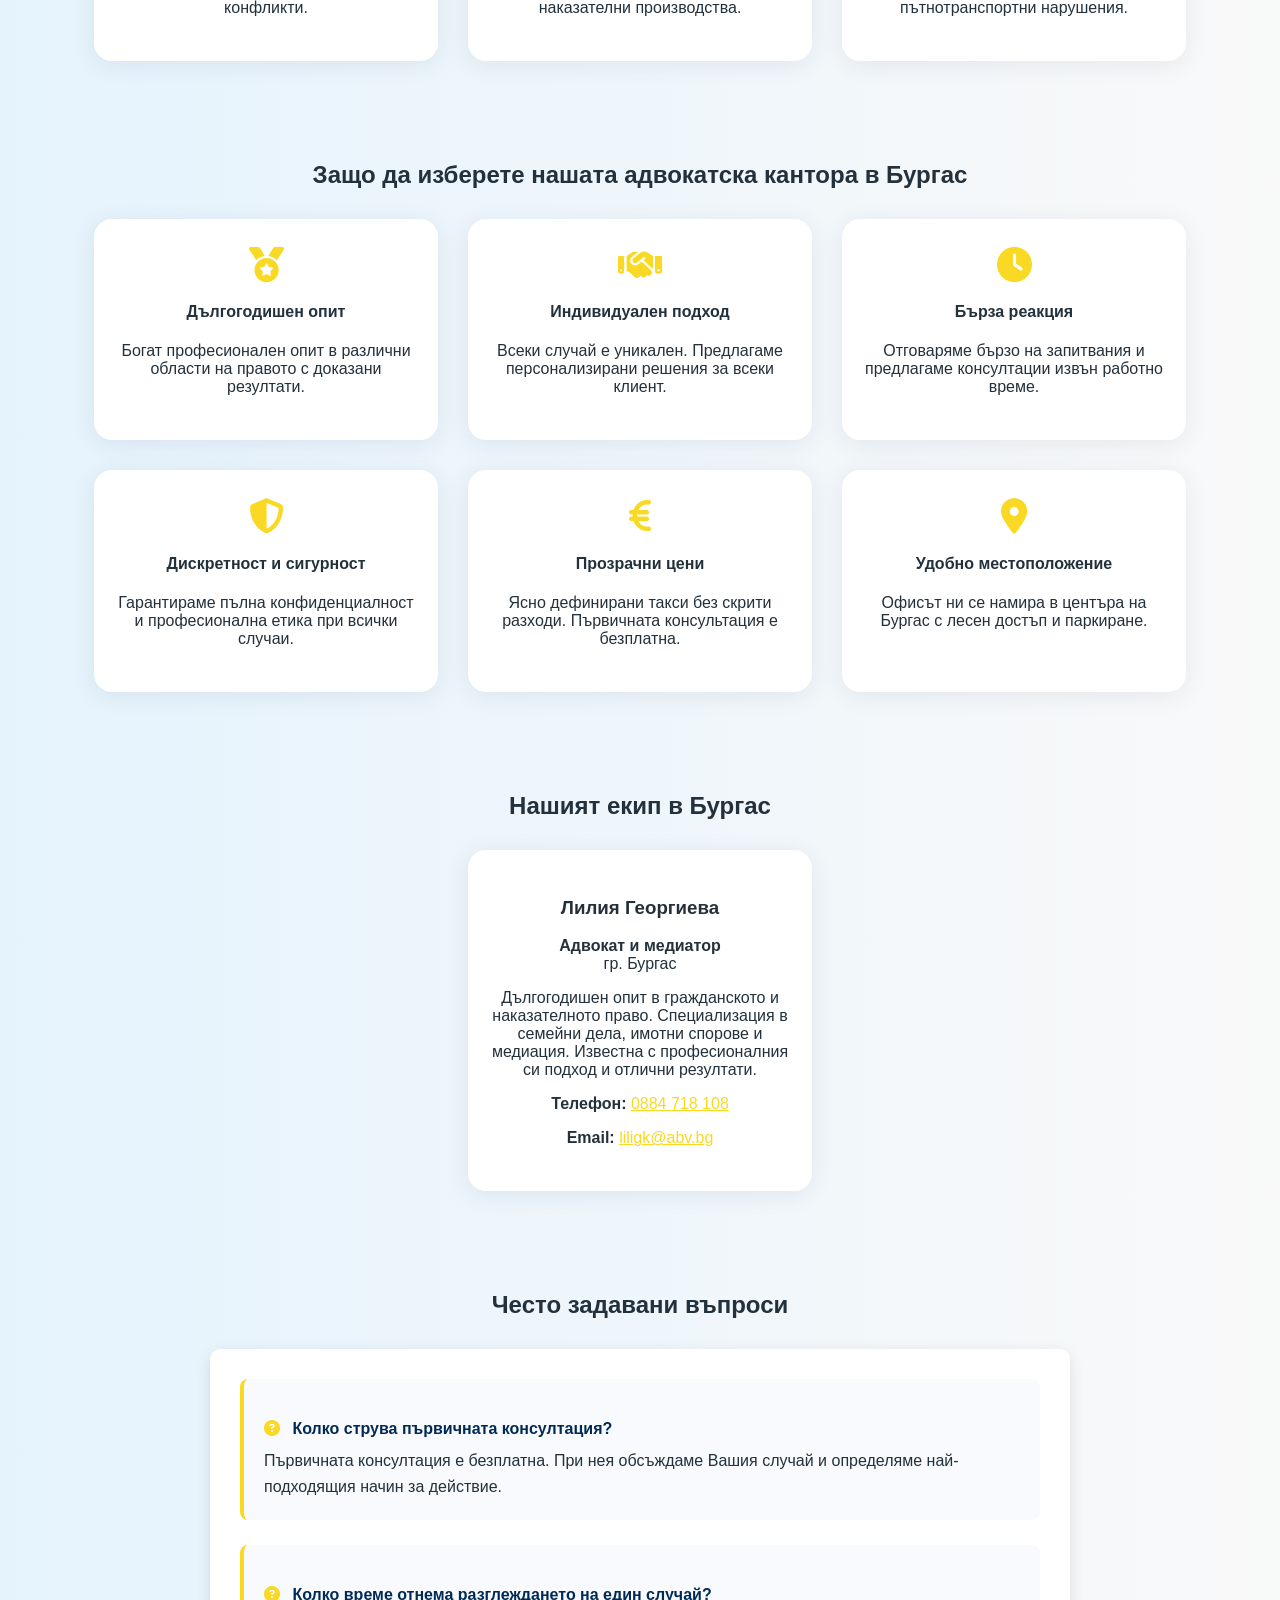
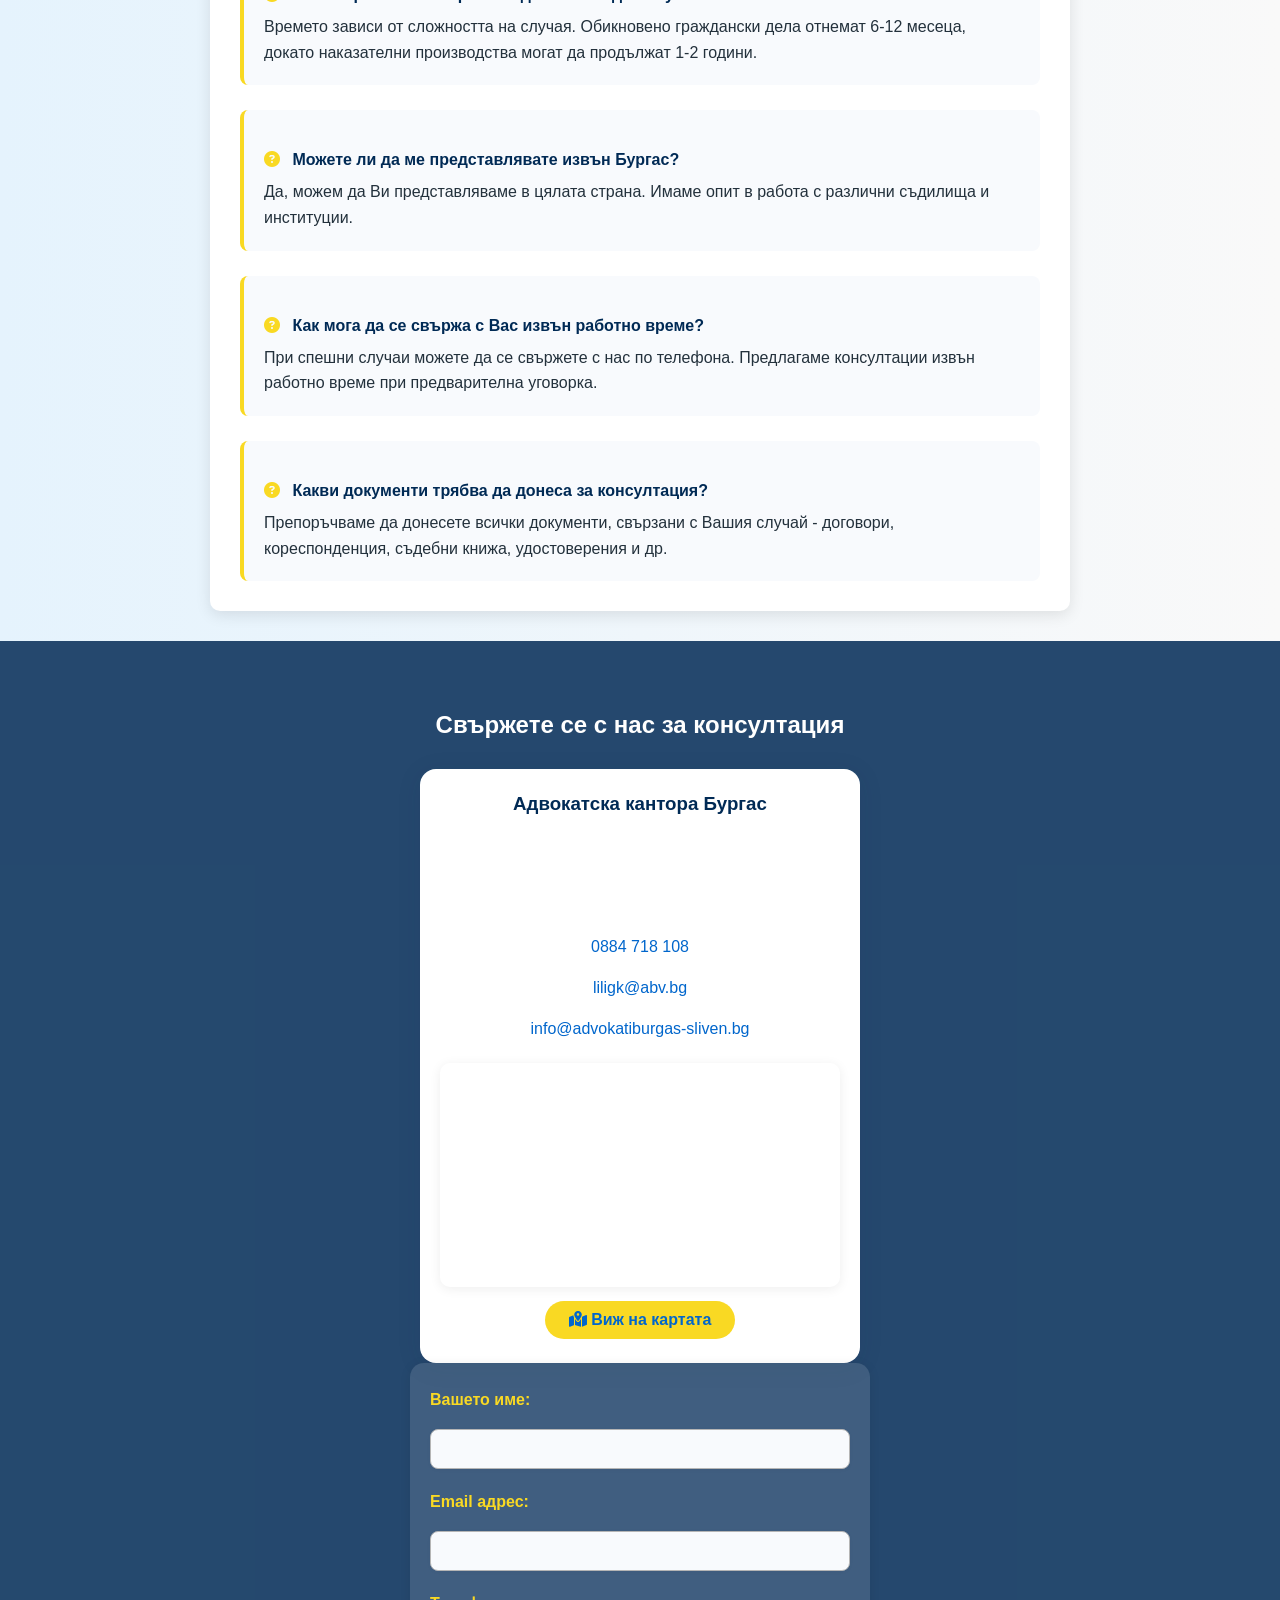
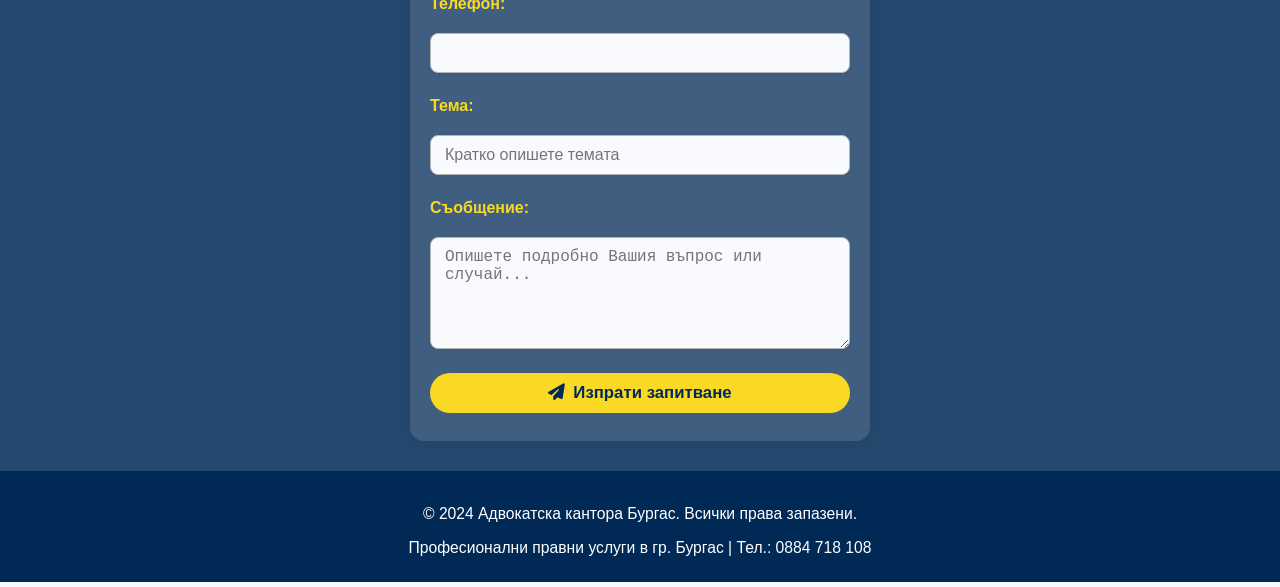
==== commit db22d3d3: "Center-align contact section and improve styling Co-authored-by: toshkovich <219198168+toshkovich@us" ====
--- a/advokat-burgas/index.html
+++ b/advokat-burgas/index.html
@@ -65,7 +65,7 @@
         </svg>
       </div>
     </div>
-    <div class="hero-overlay" style="text-align: center;">
+    <div class="hero-overlay">
       <h1>⚖️ Адвокат Бургас</h1>
       <p>Професионална правна защита и консултации в гр. Бургас. Защитаваме Вашите права с опит, професионализъм и индивидуален подход.</p>
       <a href="#contact" class="btn-consult">Безплатна консултация</a>
@@ -217,13 +217,13 @@
     <h2>Нашият екип в Бургас</h2>
     <div class="team-cards">
       <div class="card animate">
-        <h3 style="text-align: center;">Лилия Георгиева</h3>
-        <p style="text-align: center;"><strong>Адвокат и медиатор</strong><br>гр. Бургас</p>
-        <p style="margin: 15px 0; text-align: center;">
+        <h3>Лилия Георгиева</h3>
+        <p><strong>Адвокат и медиатор</strong><br>гр. Бургас</p>
+        <p style="margin: 15px 0;">
           Дългогодишен опит в гражданското и наказателното право. Специализация в семейни дела, имотни спорове и медиация. Известна с професионалния си подход и отлични резултати.
         </p>
-        <p style="text-align: center;"><strong>Телефон:</strong> <a href="tel:+359884718108" style="color: #002a55;">0884 718 108</a></p>
-        <p style="text-align: center;"><strong>Email:</strong> <a href="mailto:liligk@abv.bg" style="color: #002a55;">liligk@abv.bg</a></p>
+        <p><strong>Телефон:</strong> <a href="tel:+359884718108" style="color: #f9d923;">0884 718 108</a></p>
+        <p><strong>Email:</strong> <a href="mailto:liligk@abv.bg" style="color: #f9d923;">liligk@abv.bg</a></p>
       </div>
     </div>
     
@@ -306,79 +306,49 @@
     <h2>Свържете се с нас за консултация</h2>
     <div class="offices-wrapper">
       <div class="office-card animate">
-        <h3 style="text-align: center; margin-bottom: 25px; font-size: 1.4rem;">Адвокатска кантора Бургас</h3>
-        
-        <div style="background: #f8fafd; padding: 20px; border-radius: 8px; margin-bottom: 20px;">
-          <p style="margin-bottom: 15px; line-height: 1.8;">
-            <i class="fa fa-location-dot" style="color: #002a55; width: 20px; margin-right: 8px;"></i>
-            <b>Адрес:</b><br>
-            <span style="padding-left: 28px; display: inline-block;">ул. Св. Патриарх Евтимий 21, гр. Бургас</span>
-          </p>
-          
-          <p style="margin-bottom: 15px; line-height: 1.8;">
-            <i class="fa fa-user" style="color: #002a55; width: 20px; margin-right: 8px;"></i>
-            <b>Лице за контакт:</b><br>
-            <span style="padding-left: 28px; display: inline-block;">Лилия Георгиева</span>
-          </p>
-          
-          <p style="margin-bottom: 15px; line-height: 1.8;">
-            <i class="fa fa-phone" style="color: #002a55; width: 20px; margin-right: 8px;"></i>
-            <b>Телефон:</b><br>
-            <span style="padding-left: 28px; display: inline-block;"><a href="tel:+359884718108" style="color: #002a55; font-weight: 500;">0884 718 108</a></span>
-          </p>
-          
-          <p style="margin-bottom: 15px; line-height: 1.8;">
-            <i class="fa fa-envelope" style="color: #002a55; width: 20px; margin-right: 8px;"></i>
-            <b>Имейл:</b><br>
-            <span style="padding-left: 28px; display: inline-block;"><a href="mailto:liligk@abv.bg" style="color: #002a55; font-weight: 500;">liligk@abv.bg</a></span>
-          </p>
-          
-          <p style="margin-bottom: 0; line-height: 1.8;">
-            <i class="fa fa-envelope" style="color: #002a55; width: 20px; margin-right: 8px;"></i>
-            <b>Официален имейл:</b><br>
-            <span style="padding-left: 28px; display: inline-block;"><a href="mailto:info@advokatiburgas-sliven.bg" style="color: #002a55; font-weight: 500;">info@advokatiburgas-sliven.bg</a></span>
-          </p>
-        </div>
-        
-        <div class="gmap" style="margin-top: 20px; margin-bottom: 16px;">
+        <h3>Адвокатска кантора Бургас</h3>
+        <p style="margin-bottom: 20px;">Адрес: ул. Св. Патриарх Евтимий 21, гр. Бургас</p>
+        <p style="margin-bottom: 20px;">Лице за контакт: Лилия Георгиева</p>
+        <p style="margin-bottom: 10px;"><a href="tel:+359884718108">0884 718 108</a></p>
+        <p style="margin-bottom: 10px;"><a href="mailto:liligk@abv.bg">liligk@abv.bg</a></p>
+        <p style="margin-bottom: 20px;"><a href="mailto:info@advokatiburgas-sliven.bg">info@advokatiburgas-sliven.bg</a></p>
+        <div class="gmap">
           <iframe 
-            style="pointer-events:auto; border:0; display: block;" 
+            style="pointer-events:auto; border:0;" 
             src="https://www.google.com/maps?q=42.494686,27.469272&z=16&output=embed" 
             width="100%" height="220" allowfullscreen loading="lazy"
             title="Карта адвокатска кантора Бургас - ул. Св. Патриарх Евтимий 21"
             aria-label="Google карта с местоположение на адвокатска кантора в Бургас център"></iframe>
         </div>
-        <div style="text-align: center;">
-          <a class="btn-map" href="https://www.google.com/maps?q=ул.+Св.+Патриарх+Евтимий+21,+гр.+Бургас" target="_blank">
-            <i class="fa fa-map-location-dot"></i> Виж на картата
-          </a>
-        </div>
-      </div>
-    </div>
-
-    <form action="https://formsubmit.co/info@advokatiburgas-sliven.bg" method="POST" class="animate" id="contact-form" style="margin-top: 40px;">
+        <a class="btn-map" href="https://www.google.com/maps?q=ул.+Св.+Патриарх+Евтимий+21,+гр.+Бургас" target="_blank">
+          <i class="fa fa-map-location-dot"></i> Виж на картата
+        </a>
+      </div>
+    </div>
+
+    <form action="https://formsubmit.co/info@advokatiburgas-sliven.bg" method="POST" class="animate" id="contact-form">
       <div id="form-message" style="display: none; padding: 15px; margin-bottom: 20px; border-radius: 8px; font-weight: bold; text-align: center;"></div>
       
       <input type="hidden" name="_subject" value="Запитване от сайта - Адвокат Бургас">
       <input type="hidden" name="_next" value="https://advokatiburgas-sliven.bg/thank-you.html">
       <input type="hidden" name="_captcha" value="false">
       
-      <label for="name" style="display: block; margin-bottom: 6px;">Вашето име:</label>
-      <input type="text" id="name" name="name" required style="width: 100%; box-sizing: border-box; margin-bottom: 14px;">
-      
-      <label for="email" style="display: block; margin-bottom: 6px;">Email адрес:</label>
-      <input type="email" id="email" name="email" required style="width: 100%; box-sizing: border-box; margin-bottom: 14px;">
-      
-      <label for="phone" style="display: block; margin-bottom: 6px;">Телефон:</label>
-      <input type="tel" id="phone" name="phone" style="width: 100%; box-sizing: border-box; margin-bottom: 14px;">
-      
-      <label for="subject" style="display: block; margin-bottom: 6px;">Тема:</label>
-      <input type="text" id="subject" name="_subject_custom" placeholder="Кратко опишете темата" style="width: 100%; box-sizing: border-box; margin-bottom: 14px;">
-      
-      <label for="message" style="display: block; margin-bottom: 6px;">Съобщение:</label>
-      <textarea id="message" name="message" rows="5" required placeholder="Опишете подробно Вашия въпрос или случай..." style="width: 100%; box-sizing: border-box; margin-bottom: 18px;"></textarea>
-      
-      <button type="submit" id="submit-btn" style="display: block; margin: 0 auto; min-width: 200px;">
+      <label for="name">Вашето име:</label>
+      <input type="text" id="name" name="name" required>
+      
+      <label for="email">Email адрес:</label>
+      <input type="email" id="email" name="email" required>
+      
+      <label for="phone">Телефон:</label>
+      <input type="tel" id="phone" name="phone">
+      
+      <label for="subject">Тема:</label>
+      <input type="text" id="subject" name="_subject_custom" placeholder="Кратко опишете темата">
+      
+      <label for="message">Съобщение:</label>
+      <textarea id="message" name="message" rows="5" required placeholder="Опишете подробно Вашия въпрос или случай..."></textarea>
+      
+      <button type="submit" id="submit-btn">
         <i class="fa fa-paper-plane" style="margin-right: 8px;"></i>Изпрати запитване
       </button>
     </form>
--- a/style.css
+++ b/style.css
@@ -225,13 +225,28 @@
   min-width: 300px;
   max-width: 400px;
   flex: 1 1 320px;
-  text-align: left;
+  text-align: center;
   position: relative;
   transition: box-shadow 0.2s, transform 0.2s;
 }
 .office-card h3 {
   color: #002a55;
   margin-top: 0;
+  margin-bottom: 20px;
+}
+.office-card p {
+  font-size: 16px;
+  line-height: 1.8;
+  margin: 12px 0;
+}
+.office-card a {
+  color: #0066cc;
+  text-decoration: none;
+  transition: color 0.2s;
+}
+.office-card a:hover {
+  color: #004999;
+  text-decoration: underline;
 }
 .gmap {
   margin-top: 14px;
@@ -240,17 +255,18 @@
   box-shadow: 0 2px 12px rgba(0,0,0,0.07);
 }
 .btn-map {
-  display: inline-block;
-  margin-top: 14px;
+  display: block;
+  margin: 14px auto 0 auto;
   background: #f9d923;
   color: #002a55;
   border: none;
   border-radius: 22px;
-  padding: 8px 22px;
+  padding: 10px 24px;
   font-weight: bold;
   font-size: 1rem;
   text-decoration: none;
   transition: background 0.2s;
+  width: fit-content;
 }
 .btn-map:hover {
   background: #fbbf24;
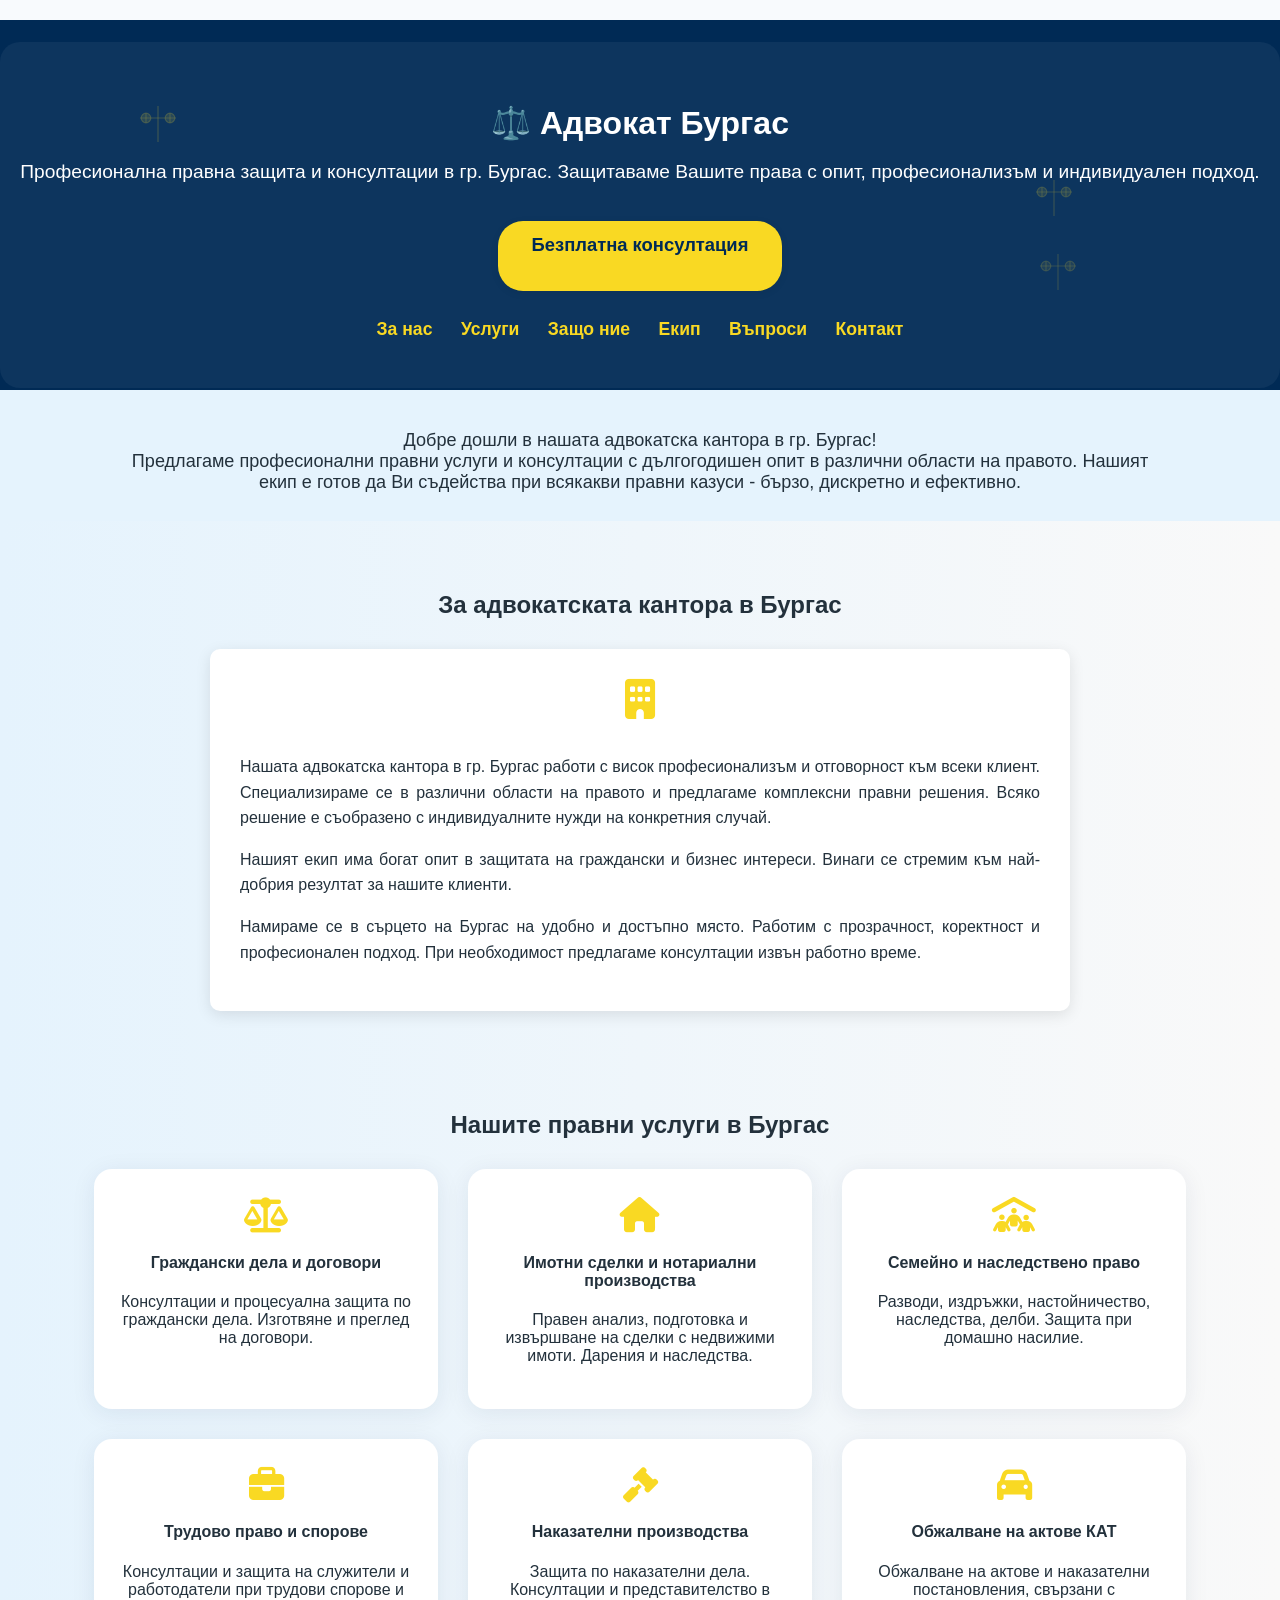
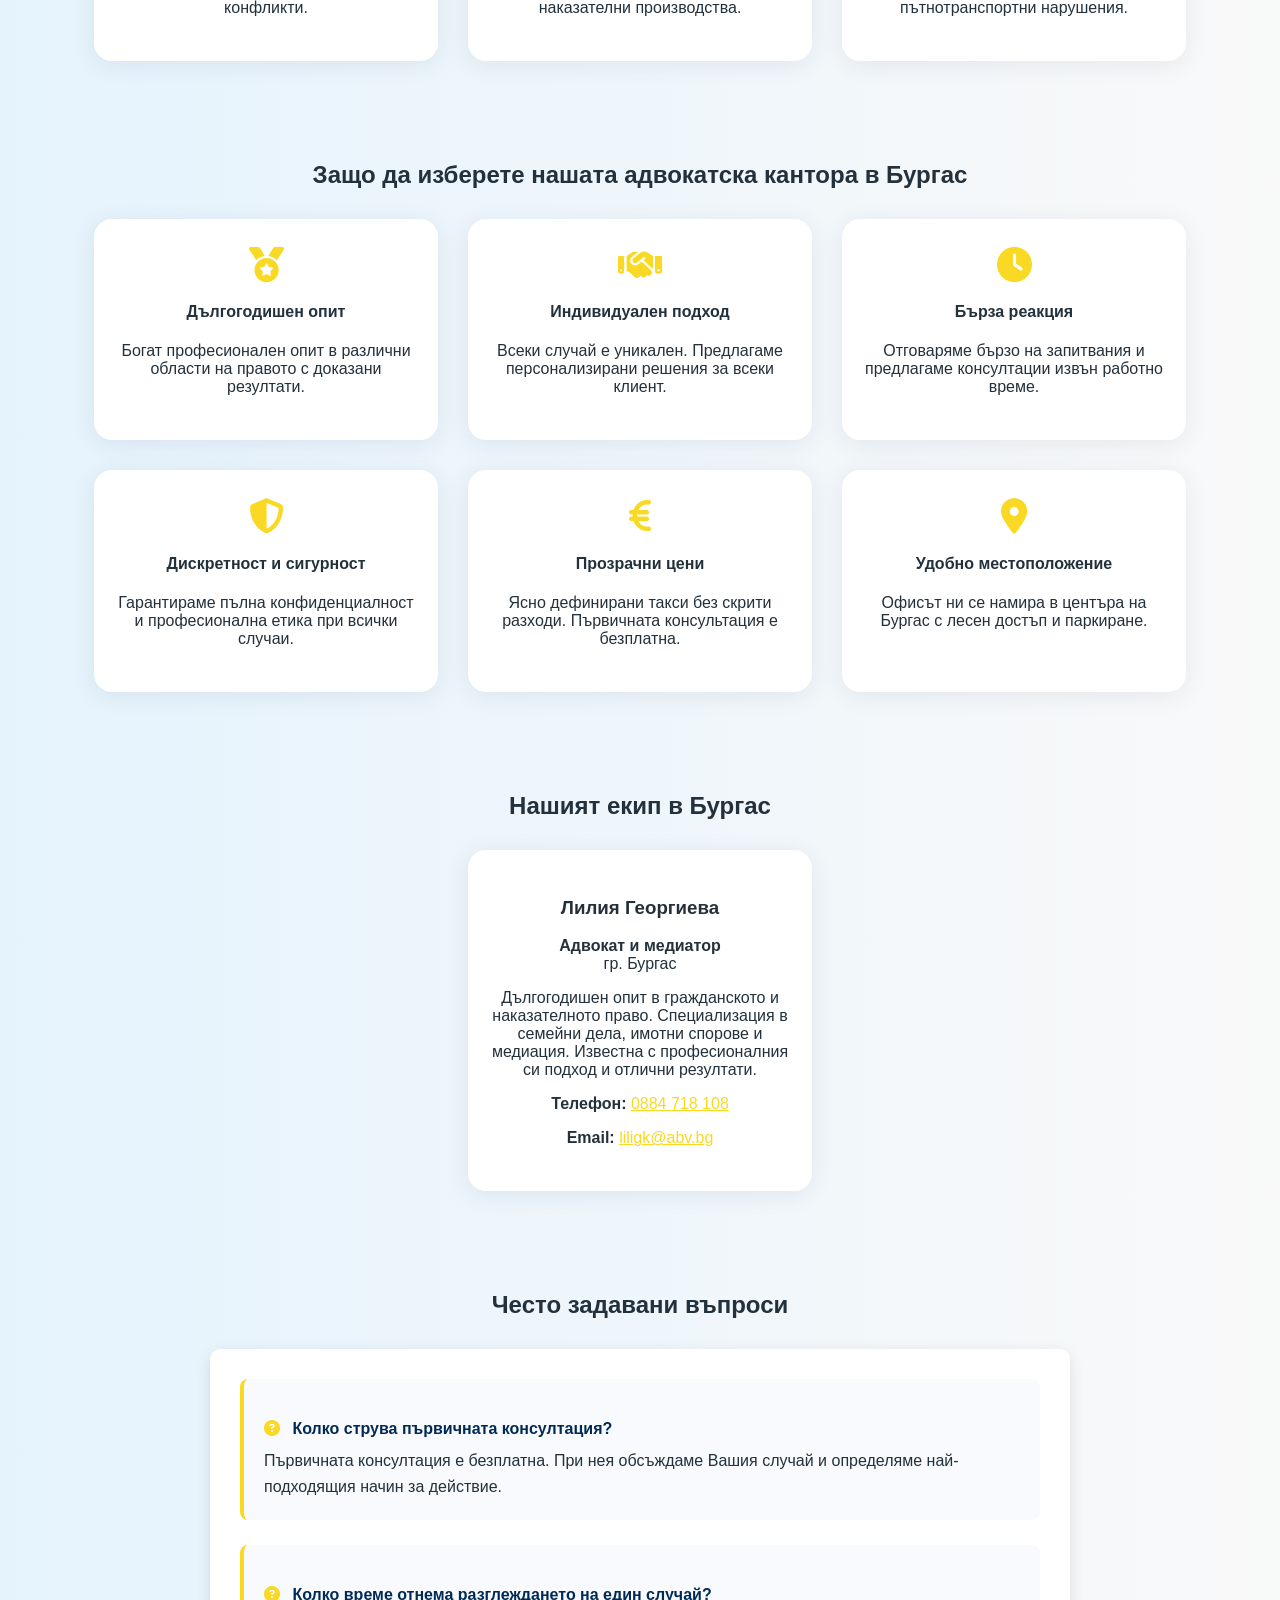
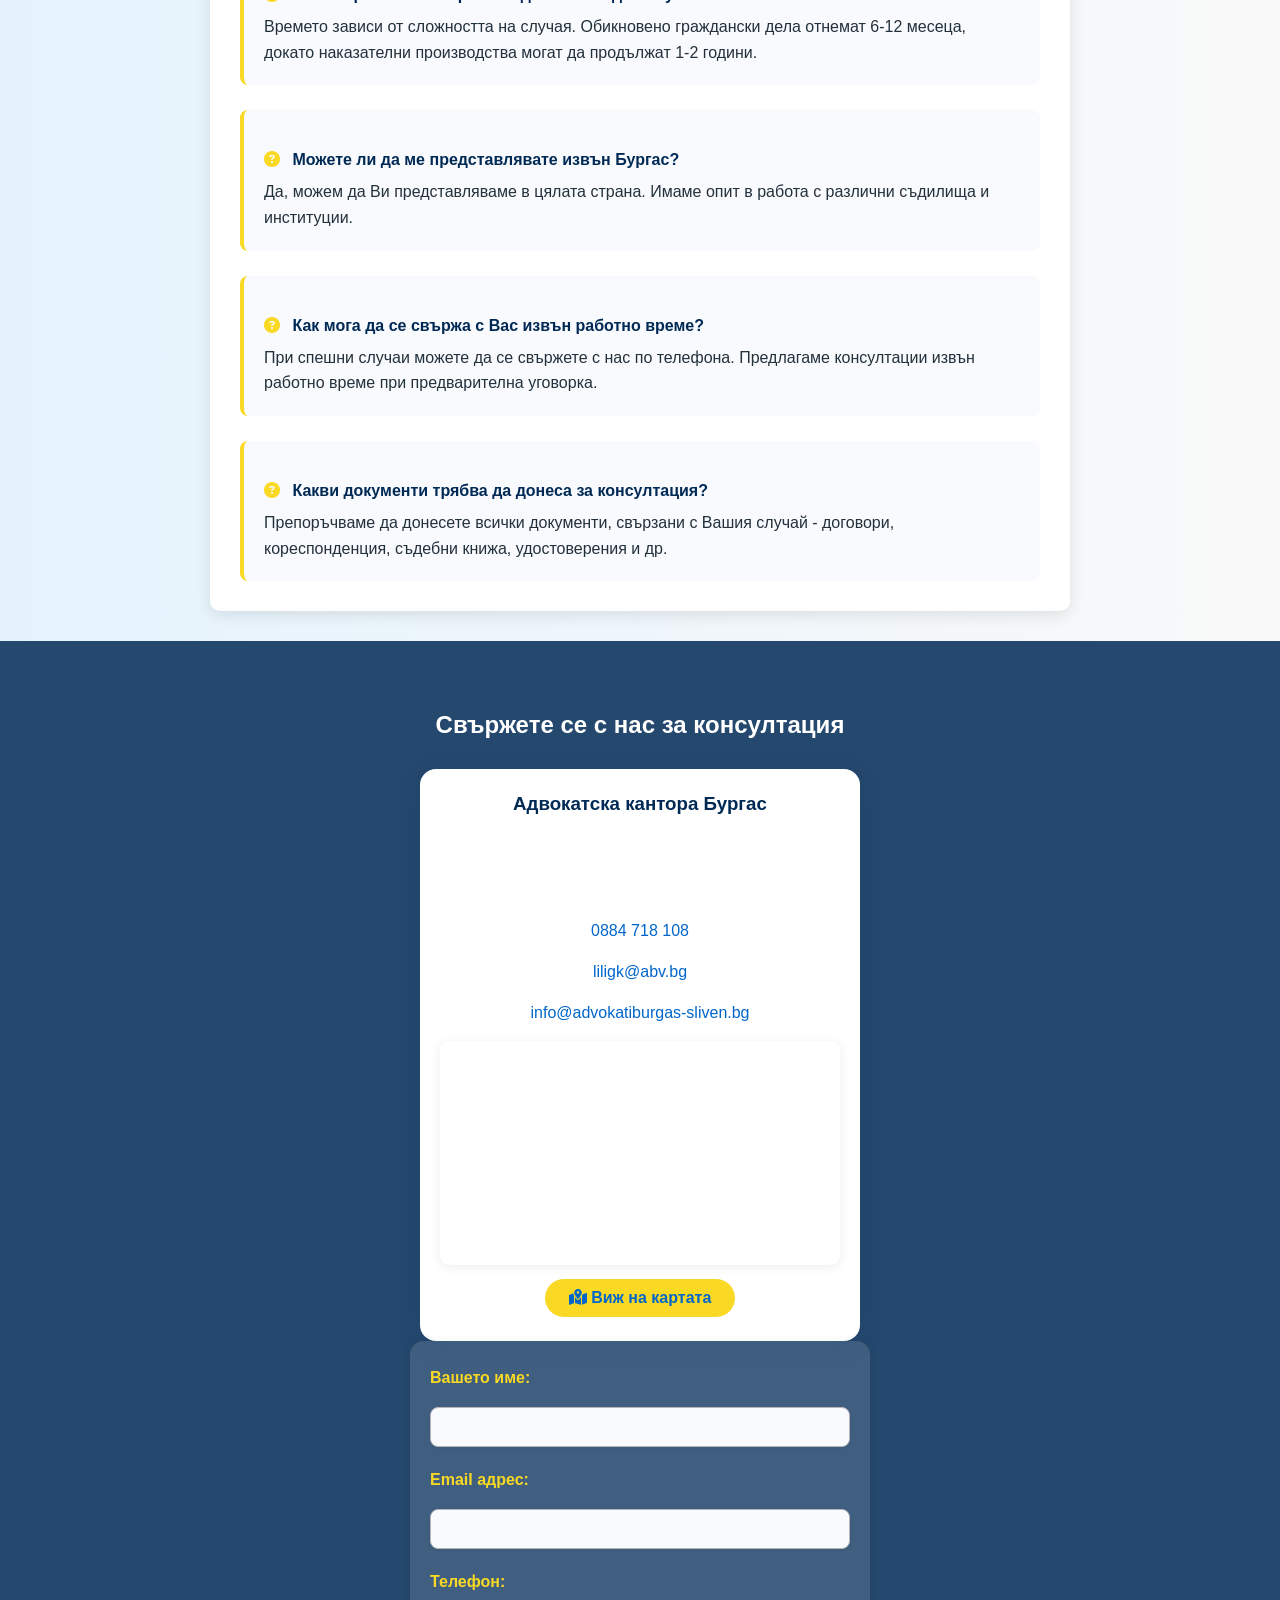
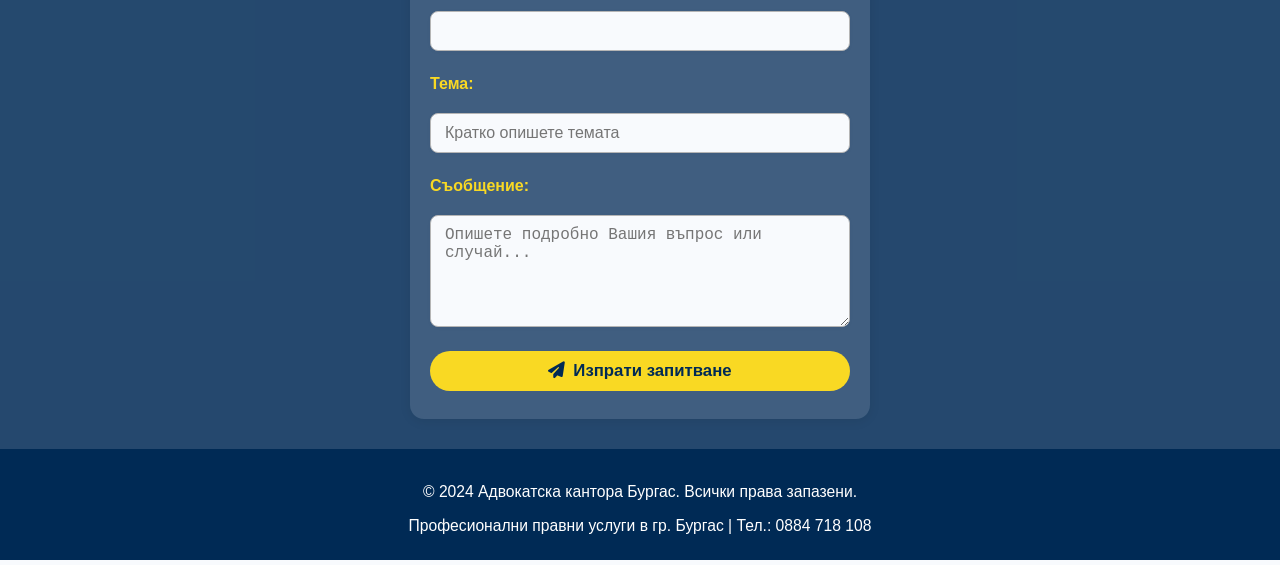
==== commit b2d57e51: "Remove inline styles in favor of CSS classes Co-authored-by: toshkovich <219198168+toshkovich@users." ====
--- a/advokat-burgas/index.html
+++ b/advokat-burgas/index.html
@@ -307,15 +307,15 @@
     <div class="offices-wrapper">
       <div class="office-card animate">
         <h3>Адвокатска кантора Бургас</h3>
-        <p style="margin-bottom: 20px;">Адрес: ул. Св. Патриарх Евтимий 21, гр. Бургас</p>
-        <p style="margin-bottom: 20px;">Лице за контакт: Лилия Георгиева</p>
-        <p style="margin-bottom: 10px;"><a href="tel:+359884718108">0884 718 108</a></p>
-        <p style="margin-bottom: 10px;"><a href="mailto:liligk@abv.bg">liligk@abv.bg</a></p>
-        <p style="margin-bottom: 20px;"><a href="mailto:info@advokatiburgas-sliven.bg">info@advokatiburgas-sliven.bg</a></p>
+        <p>Адрес: ул. Св. Патриарх Евтимий 21, гр. Бургас</p>
+        <p>Лице за контакт: Лилия Георгиева</p>
+        <p><a href="tel:+359884718108">0884 718 108</a></p>
+        <p><a href="mailto:liligk@abv.bg">liligk@abv.bg</a></p>
+        <p><a href="mailto:info@advokatiburgas-sliven.bg">info@advokatiburgas-sliven.bg</a></p>
         <div class="gmap">
           <iframe 
             style="pointer-events:auto; border:0;" 
-            src="https://www.google.com/maps?q=42.494686,27.469272&z=16&output=embed" 
+            src="https://www.google.com/maps/embed?pb=!1m18!1m12!1m3!1d2946.1!2d27.469272!3d42.494686!2m3!1f0!2f0!3f0!3m2!1i1024!2i768!4f13.1!3m3!1m2!1s0x0%3A0x0!2zNDLCsDI5JzQwLjkiTiAyN8KwMjgnMDkuNCJF!5e0!3m2!1sen!2sbg!4v1234567890!5m2!1sen!2sbg" 
             width="100%" height="220" allowfullscreen loading="lazy"
             title="Карта адвокатска кантора Бургас - ул. Св. Патриарх Евтимий 21"
             aria-label="Google карта с местоположение на адвокатска кантора в Бургас център"></iframe>
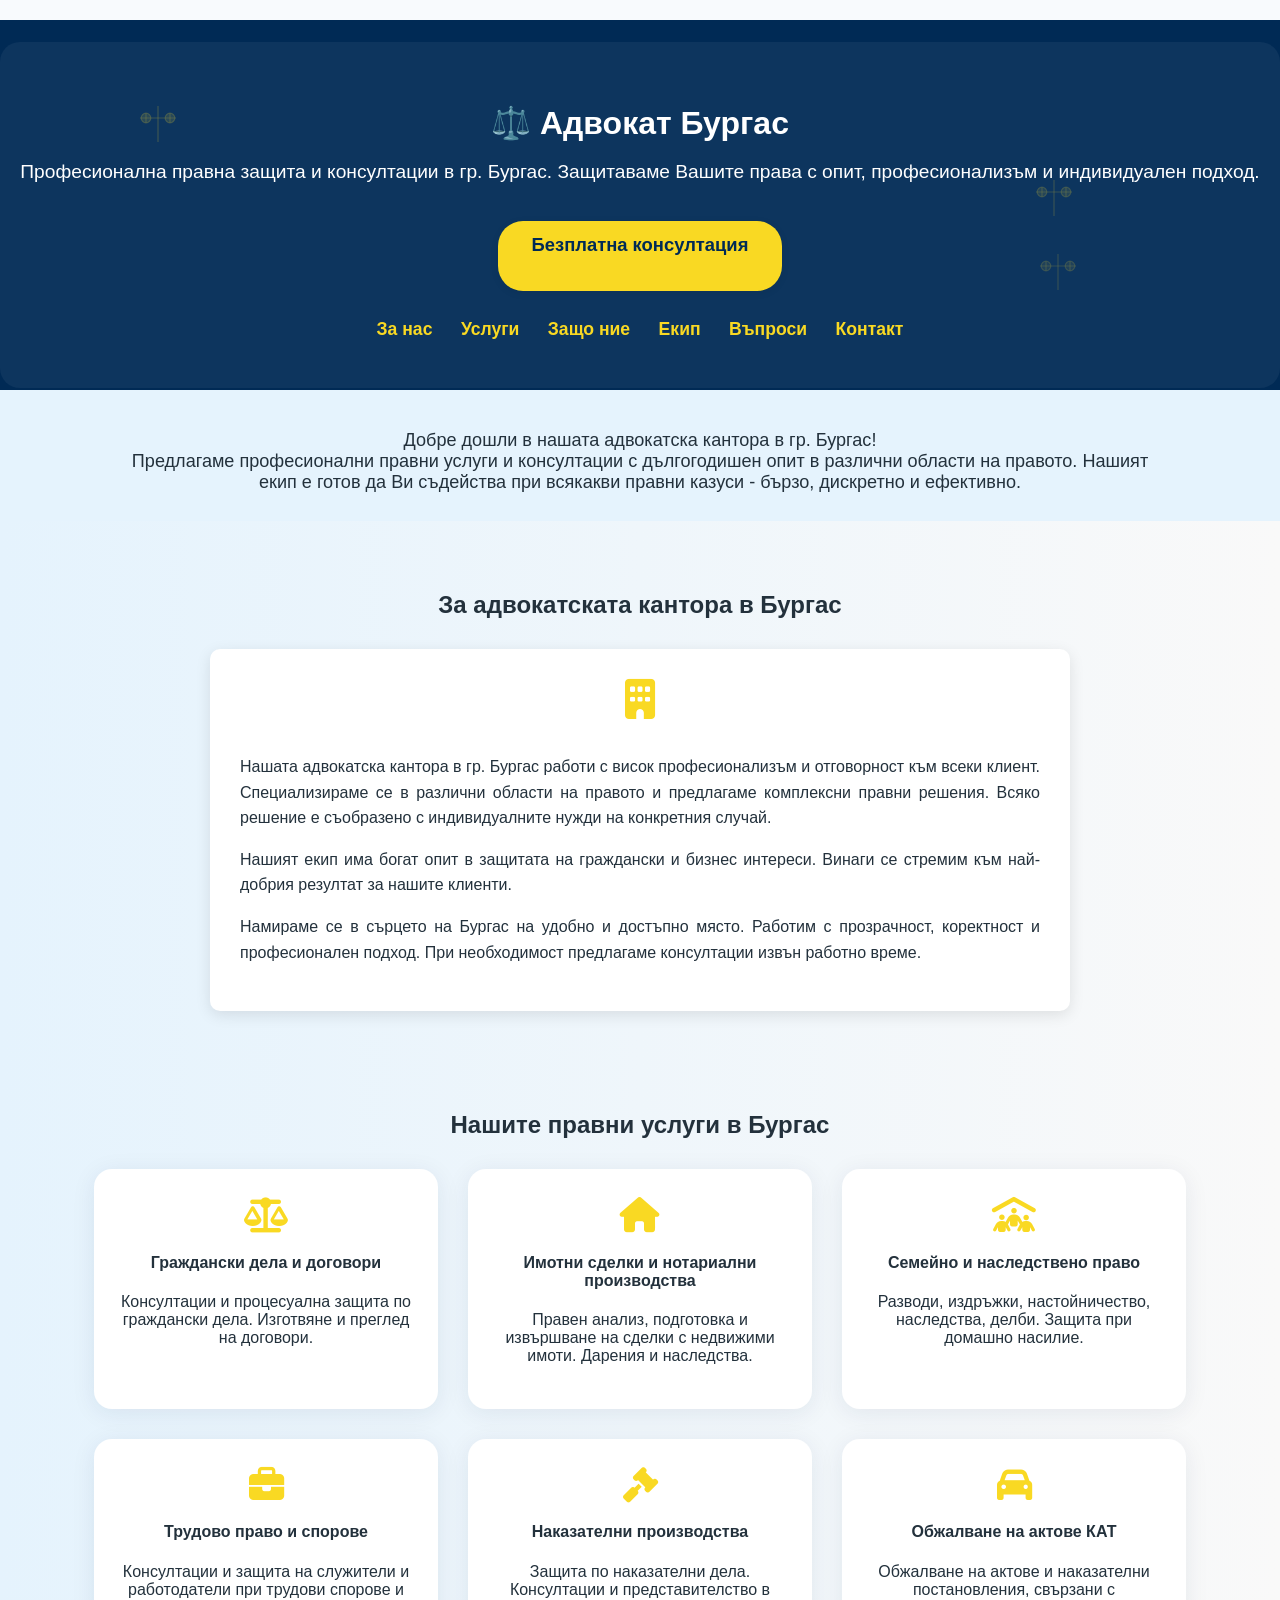
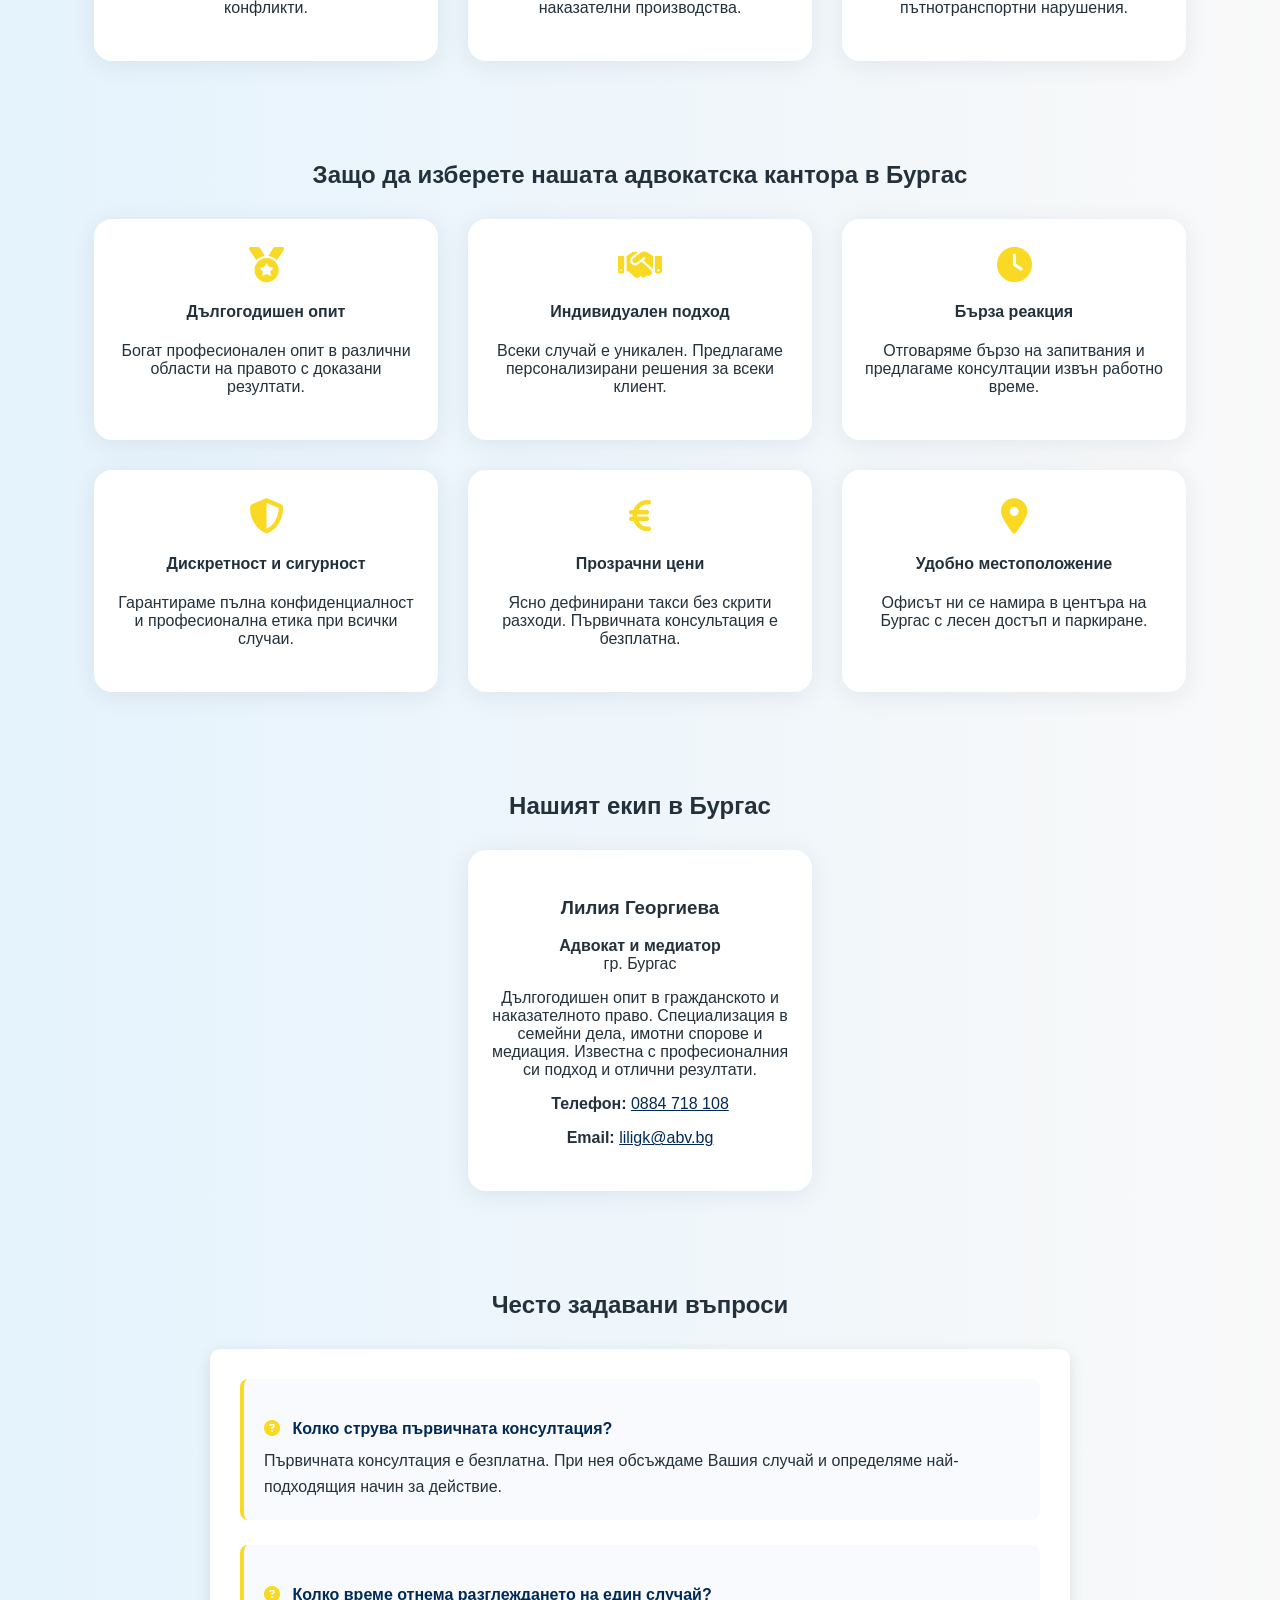
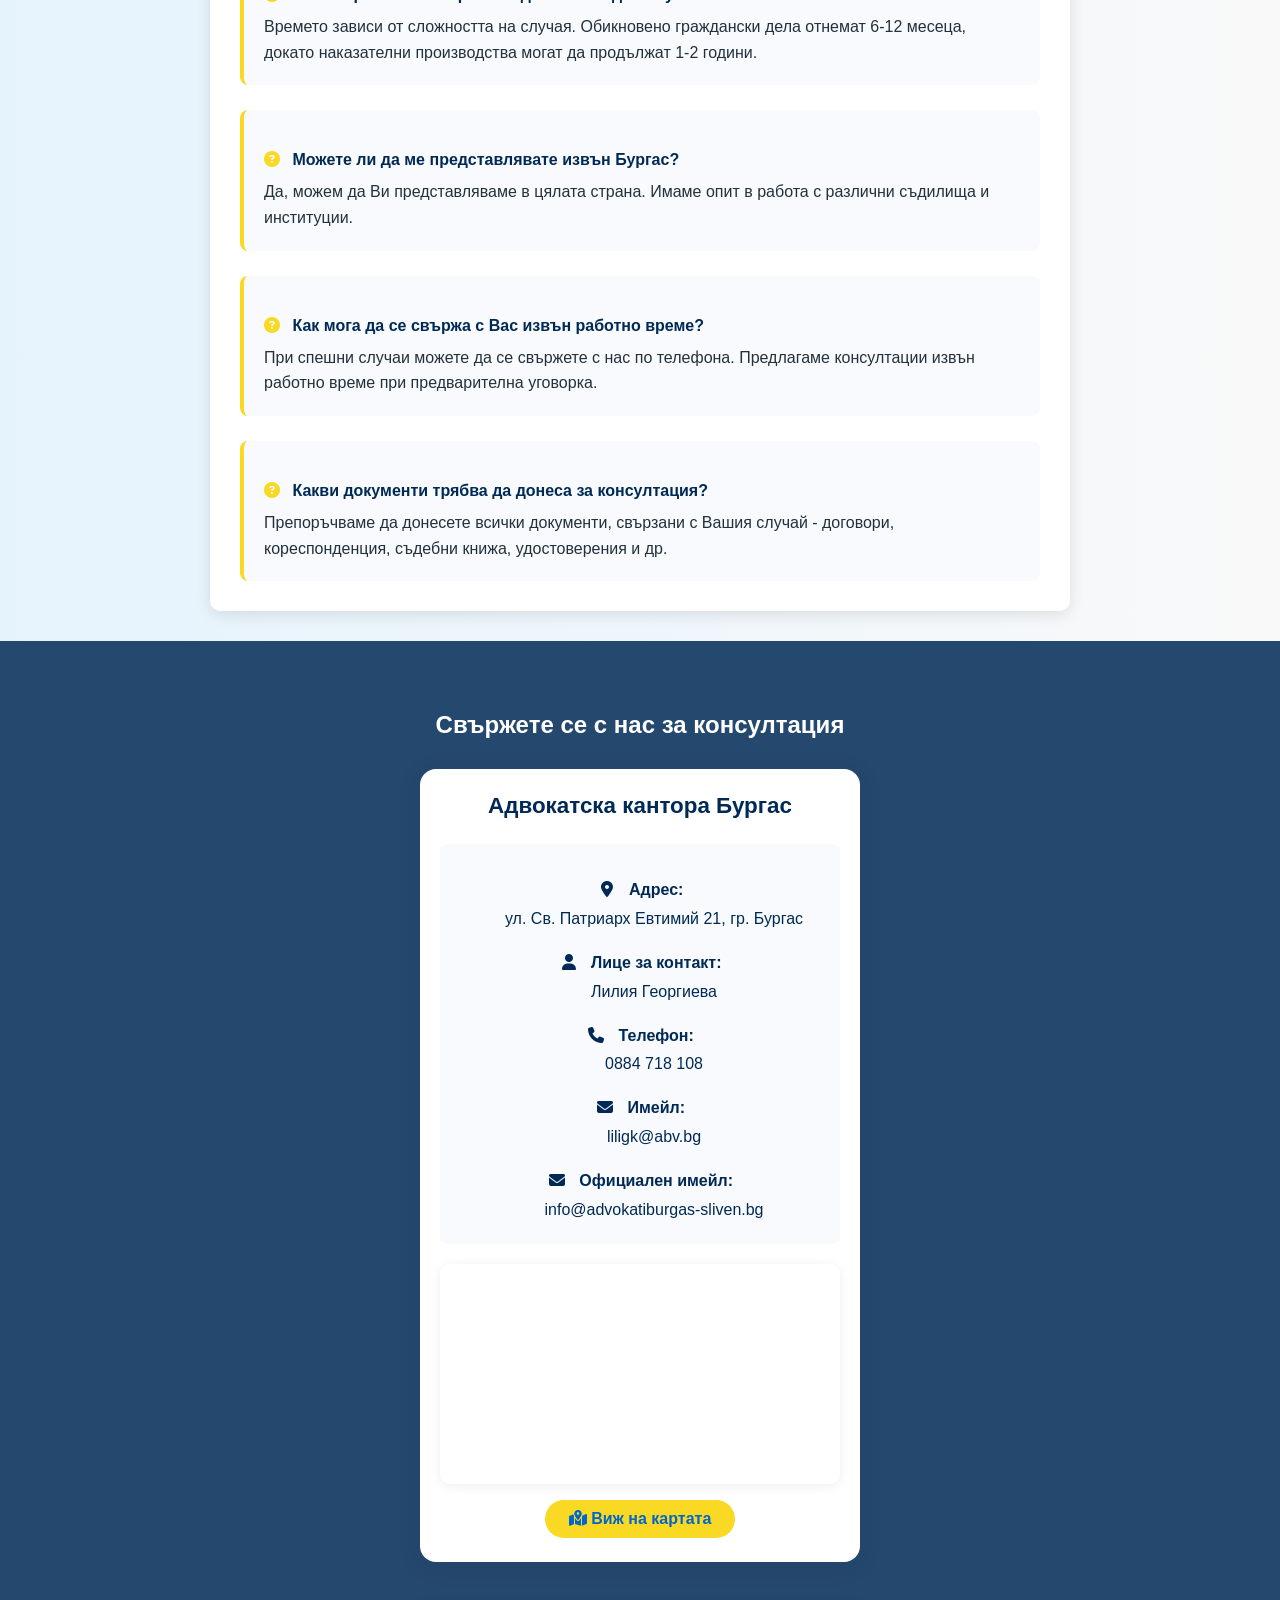
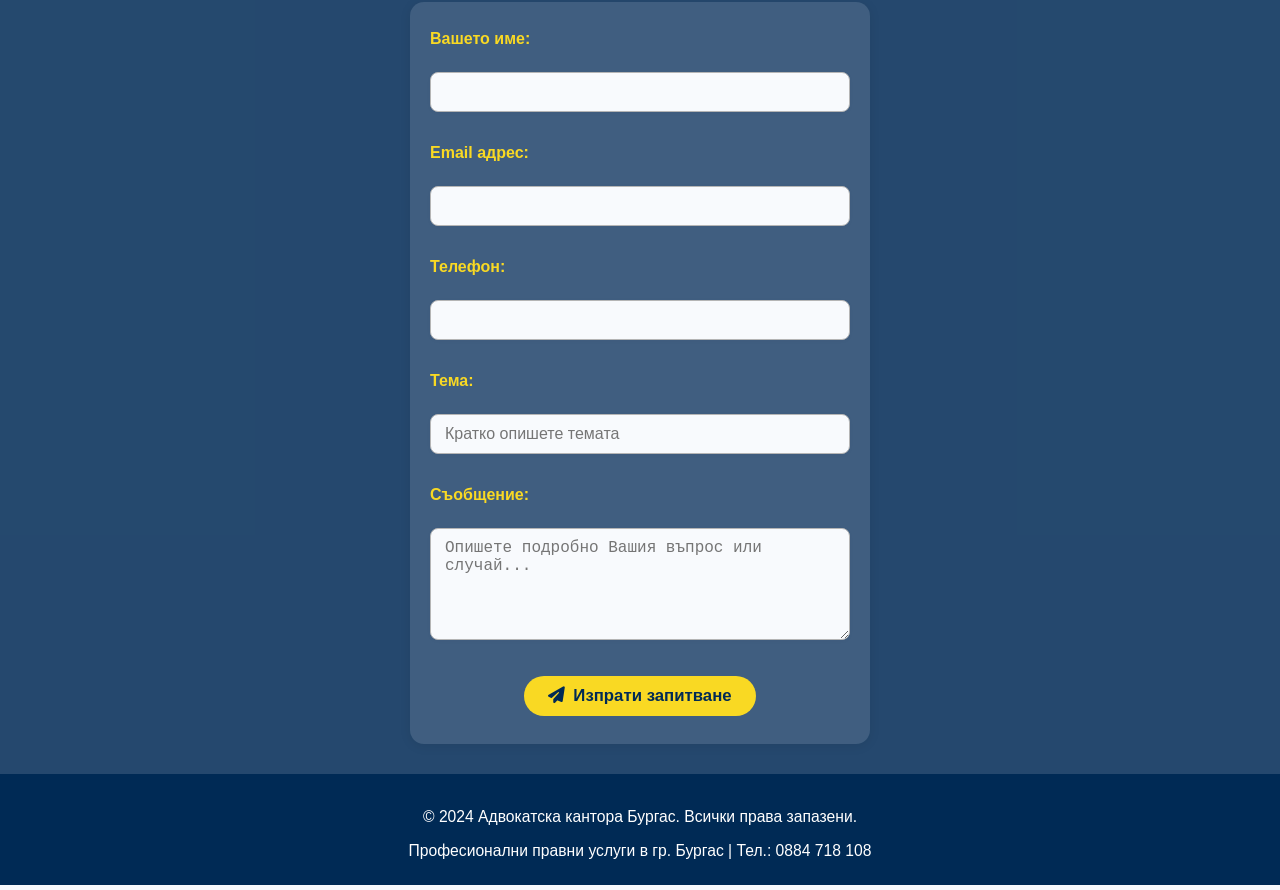
==== commit a9f074f0: "Add blue text color to contact section for visibility Co-authored-by: toshkovich <219198168+toshkovi" ====
--- a/advokat-burgas/index.html
+++ b/advokat-burgas/index.html
@@ -65,7 +65,7 @@
         </svg>
       </div>
     </div>
-    <div class="hero-overlay">
+    <div class="hero-overlay" style="text-align: center;">
       <h1>⚖️ Адвокат Бургас</h1>
       <p>Професионална правна защита и консултации в гр. Бургас. Защитаваме Вашите права с опит, професионализъм и индивидуален подход.</p>
       <a href="#contact" class="btn-consult">Безплатна консултация</a>
@@ -217,13 +217,13 @@
     <h2>Нашият екип в Бургас</h2>
     <div class="team-cards">
       <div class="card animate">
-        <h3>Лилия Георгиева</h3>
-        <p><strong>Адвокат и медиатор</strong><br>гр. Бургас</p>
-        <p style="margin: 15px 0;">
+        <h3 style="text-align: center;">Лилия Георгиева</h3>
+        <p style="text-align: center;"><strong>Адвокат и медиатор</strong><br>гр. Бургас</p>
+        <p style="margin: 15px 0; text-align: center;">
           Дългогодишен опит в гражданското и наказателното право. Специализация в семейни дела, имотни спорове и медиация. Известна с професионалния си подход и отлични резултати.
         </p>
-        <p><strong>Телефон:</strong> <a href="tel:+359884718108" style="color: #f9d923;">0884 718 108</a></p>
-        <p><strong>Email:</strong> <a href="mailto:liligk@abv.bg" style="color: #f9d923;">liligk@abv.bg</a></p>
+        <p style="text-align: center;"><strong>Телефон:</strong> <a href="tel:+359884718108" style="color: #002a55;">0884 718 108</a></p>
+        <p style="text-align: center;"><strong>Email:</strong> <a href="mailto:liligk@abv.bg" style="color: #002a55;">liligk@abv.bg</a></p>
       </div>
     </div>
     
@@ -306,49 +306,79 @@
     <h2>Свържете се с нас за консултация</h2>
     <div class="offices-wrapper">
       <div class="office-card animate">
-        <h3>Адвокатска кантора Бургас</h3>
-        <p>Адрес: ул. Св. Патриарх Евтимий 21, гр. Бургас</p>
-        <p>Лице за контакт: Лилия Георгиева</p>
-        <p><a href="tel:+359884718108">0884 718 108</a></p>
-        <p><a href="mailto:liligk@abv.bg">liligk@abv.bg</a></p>
-        <p><a href="mailto:info@advokatiburgas-sliven.bg">info@advokatiburgas-sliven.bg</a></p>
-        <div class="gmap">
+        <h3 style="text-align: center; margin-bottom: 25px; font-size: 1.4rem;">Адвокатска кантора Бургас</h3>
+        
+        <div style="background: #f8fafd; padding: 20px; border-radius: 8px; margin-bottom: 20px;">
+          <p style="margin-bottom: 15px; line-height: 1.8; color: #002a55;">
+            <i class="fa fa-location-dot" style="color: #002a55; width: 20px; margin-right: 8px;"></i>
+            <b>Адрес:</b><br>
+            <span style="padding-left: 28px; display: inline-block;">ул. Св. Патриарх Евтимий 21, гр. Бургас</span>
+          </p>
+          
+          <p style="margin-bottom: 15px; line-height: 1.8; color: #002a55;">
+            <i class="fa fa-user" style="color: #002a55; width: 20px; margin-right: 8px;"></i>
+            <b>Лице за контакт:</b><br>
+            <span style="padding-left: 28px; display: inline-block;">Лилия Георгиева</span>
+          </p>
+          
+          <p style="margin-bottom: 15px; line-height: 1.8; color: #002a55;">
+            <i class="fa fa-phone" style="color: #002a55; width: 20px; margin-right: 8px;"></i>
+            <b>Телефон:</b><br>
+            <span style="padding-left: 28px; display: inline-block;"><a href="tel:+359884718108" style="color: #002a55; font-weight: 500;">0884 718 108</a></span>
+          </p>
+          
+          <p style="margin-bottom: 15px; line-height: 1.8; color: #002a55;">
+            <i class="fa fa-envelope" style="color: #002a55; width: 20px; margin-right: 8px;"></i>
+            <b>Имейл:</b><br>
+            <span style="padding-left: 28px; display: inline-block;"><a href="mailto:liligk@abv.bg" style="color: #002a55; font-weight: 500;">liligk@abv.bg</a></span>
+          </p>
+          
+          <p style="margin-bottom: 0; line-height: 1.8; color: #002a55;">
+            <i class="fa fa-envelope" style="color: #002a55; width: 20px; margin-right: 8px;"></i>
+            <b>Официален имейл:</b><br>
+            <span style="padding-left: 28px; display: inline-block;"><a href="mailto:info@advokatiburgas-sliven.bg" style="color: #002a55; font-weight: 500;">info@advokatiburgas-sliven.bg</a></span>
+          </p>
+        </div>
+        
+        <div class="gmap" style="margin-top: 20px; margin-bottom: 16px;">
           <iframe 
-            style="pointer-events:auto; border:0;" 
-            src="https://www.google.com/maps/embed?pb=!1m18!1m12!1m3!1d2946.1!2d27.469272!3d42.494686!2m3!1f0!2f0!3f0!3m2!1i1024!2i768!4f13.1!3m3!1m2!1s0x0%3A0x0!2zNDLCsDI5JzQwLjkiTiAyN8KwMjgnMDkuNCJF!5e0!3m2!1sen!2sbg!4v1234567890!5m2!1sen!2sbg" 
+            style="pointer-events:auto; border:0; display: block;" 
+            src="https://www.google.com/maps?q=42.494686,27.469272&z=16&output=embed" 
             width="100%" height="220" allowfullscreen loading="lazy"
             title="Карта адвокатска кантора Бургас - ул. Св. Патриарх Евтимий 21"
             aria-label="Google карта с местоположение на адвокатска кантора в Бургас център"></iframe>
         </div>
-        <a class="btn-map" href="https://www.google.com/maps?q=ул.+Св.+Патриарх+Евтимий+21,+гр.+Бургас" target="_blank">
-          <i class="fa fa-map-location-dot"></i> Виж на картата
-        </a>
-      </div>
-    </div>
-
-    <form action="https://formsubmit.co/info@advokatiburgas-sliven.bg" method="POST" class="animate" id="contact-form">
+        <div style="text-align: center;">
+          <a class="btn-map" href="https://www.google.com/maps?q=ул.+Св.+Патриарх+Евтимий+21,+гр.+Бургас" target="_blank">
+            <i class="fa fa-map-location-dot"></i> Виж на картата
+          </a>
+        </div>
+      </div>
+    </div>
+
+    <form action="https://formsubmit.co/info@advokatiburgas-sliven.bg" method="POST" class="animate" id="contact-form" style="margin-top: 40px;">
       <div id="form-message" style="display: none; padding: 15px; margin-bottom: 20px; border-radius: 8px; font-weight: bold; text-align: center;"></div>
       
       <input type="hidden" name="_subject" value="Запитване от сайта - Адвокат Бургас">
       <input type="hidden" name="_next" value="https://advokatiburgas-sliven.bg/thank-you.html">
       <input type="hidden" name="_captcha" value="false">
       
-      <label for="name">Вашето име:</label>
-      <input type="text" id="name" name="name" required>
-      
-      <label for="email">Email адрес:</label>
-      <input type="email" id="email" name="email" required>
-      
-      <label for="phone">Телефон:</label>
-      <input type="tel" id="phone" name="phone">
-      
-      <label for="subject">Тема:</label>
-      <input type="text" id="subject" name="_subject_custom" placeholder="Кратко опишете темата">
-      
-      <label for="message">Съобщение:</label>
-      <textarea id="message" name="message" rows="5" required placeholder="Опишете подробно Вашия въпрос или случай..."></textarea>
-      
-      <button type="submit" id="submit-btn">
+      <label for="name" style="display: block; margin-bottom: 6px;">Вашето име:</label>
+      <input type="text" id="name" name="name" required style="width: 100%; box-sizing: border-box; margin-bottom: 14px;">
+      
+      <label for="email" style="display: block; margin-bottom: 6px;">Email адрес:</label>
+      <input type="email" id="email" name="email" required style="width: 100%; box-sizing: border-box; margin-bottom: 14px;">
+      
+      <label for="phone" style="display: block; margin-bottom: 6px;">Телефон:</label>
+      <input type="tel" id="phone" name="phone" style="width: 100%; box-sizing: border-box; margin-bottom: 14px;">
+      
+      <label for="subject" style="display: block; margin-bottom: 6px;">Тема:</label>
+      <input type="text" id="subject" name="_subject_custom" placeholder="Кратко опишете темата" style="width: 100%; box-sizing: border-box; margin-bottom: 14px;">
+      
+      <label for="message" style="display: block; margin-bottom: 6px;">Съобщение:</label>
+      <textarea id="message" name="message" rows="5" required placeholder="Опишете подробно Вашия въпрос или случай..." style="width: 100%; box-sizing: border-box; margin-bottom: 18px;"></textarea>
+      
+      <button type="submit" id="submit-btn" style="display: block; margin: 0 auto; min-width: 200px;">
         <i class="fa fa-paper-plane" style="margin-right: 8px;"></i>Изпрати запитване
       </button>
     </form>
--- a/style.css
+++ b/style.css
@@ -256,7 +256,7 @@
 }
 .btn-map {
   display: block;
-  margin: 14px auto 0 auto;
+  margin: 14px auto 0;
   background: #f9d923;
   color: #002a55;
   border: none;
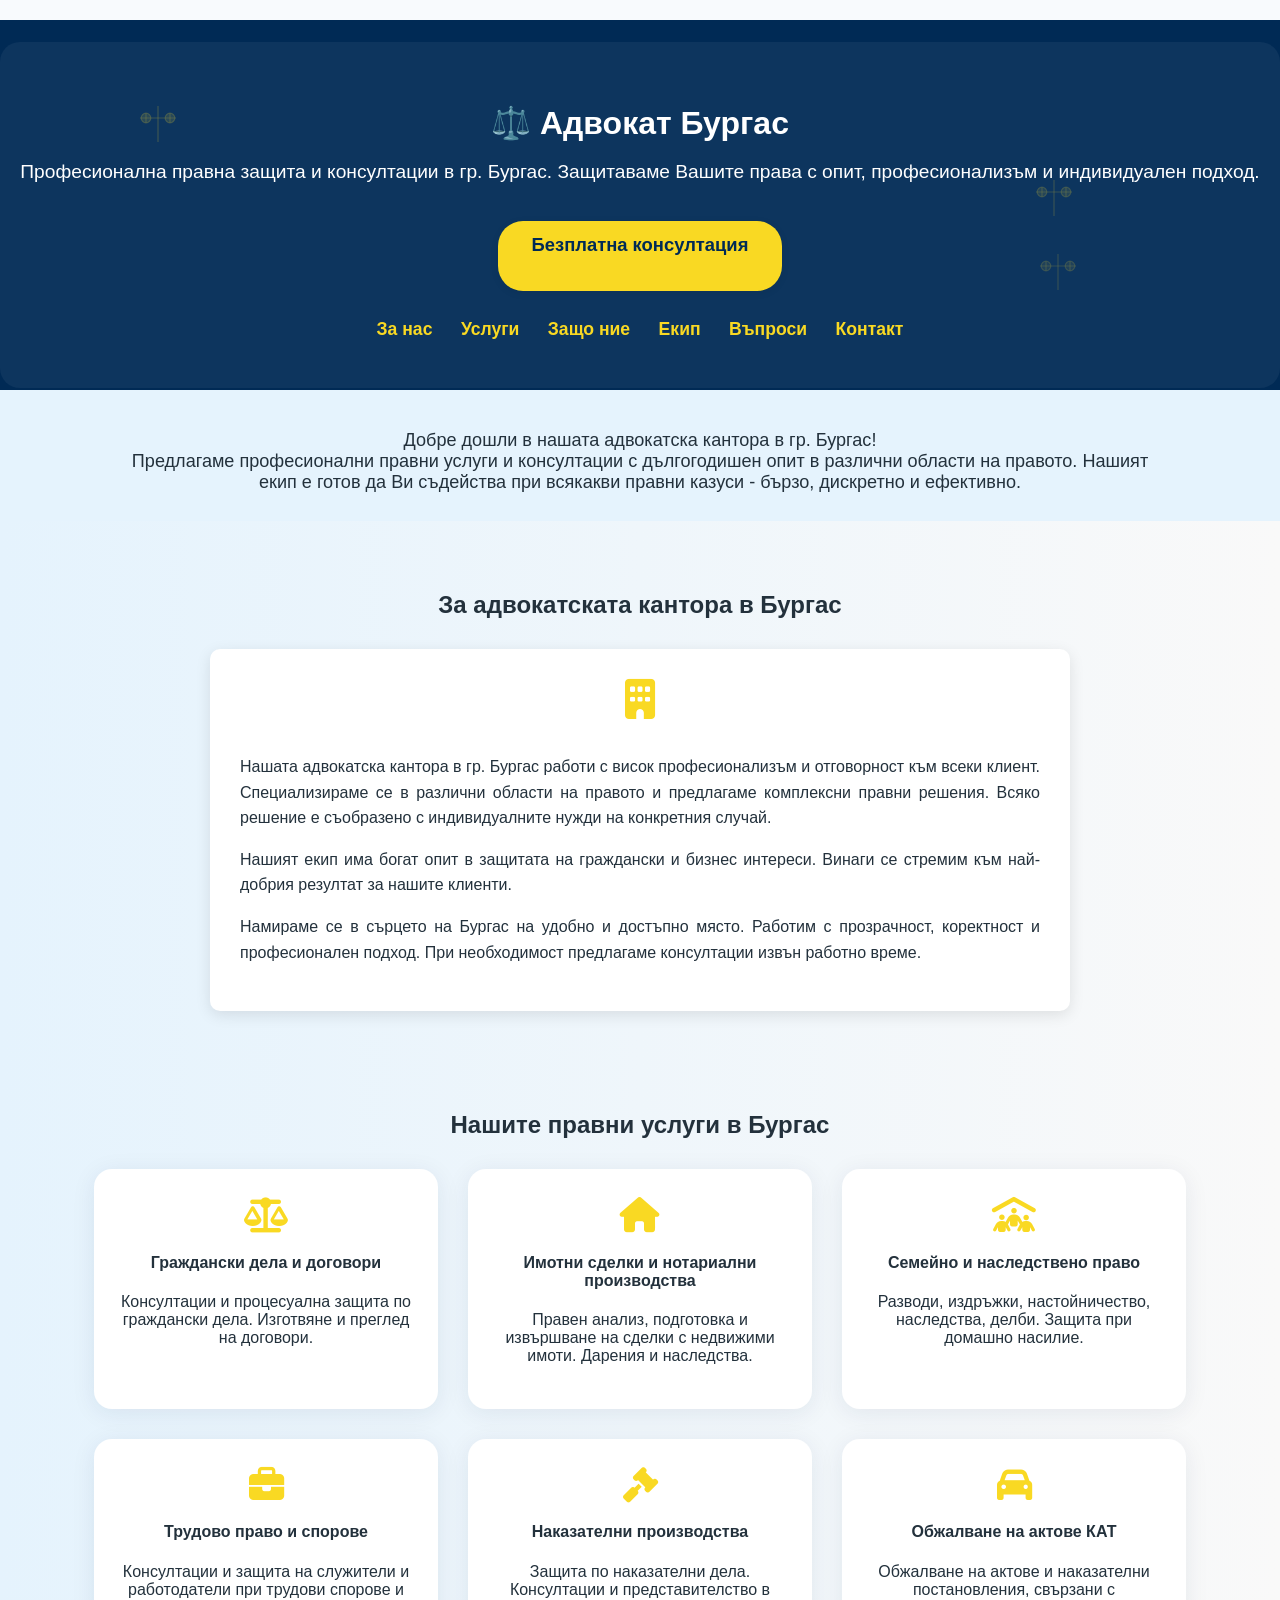
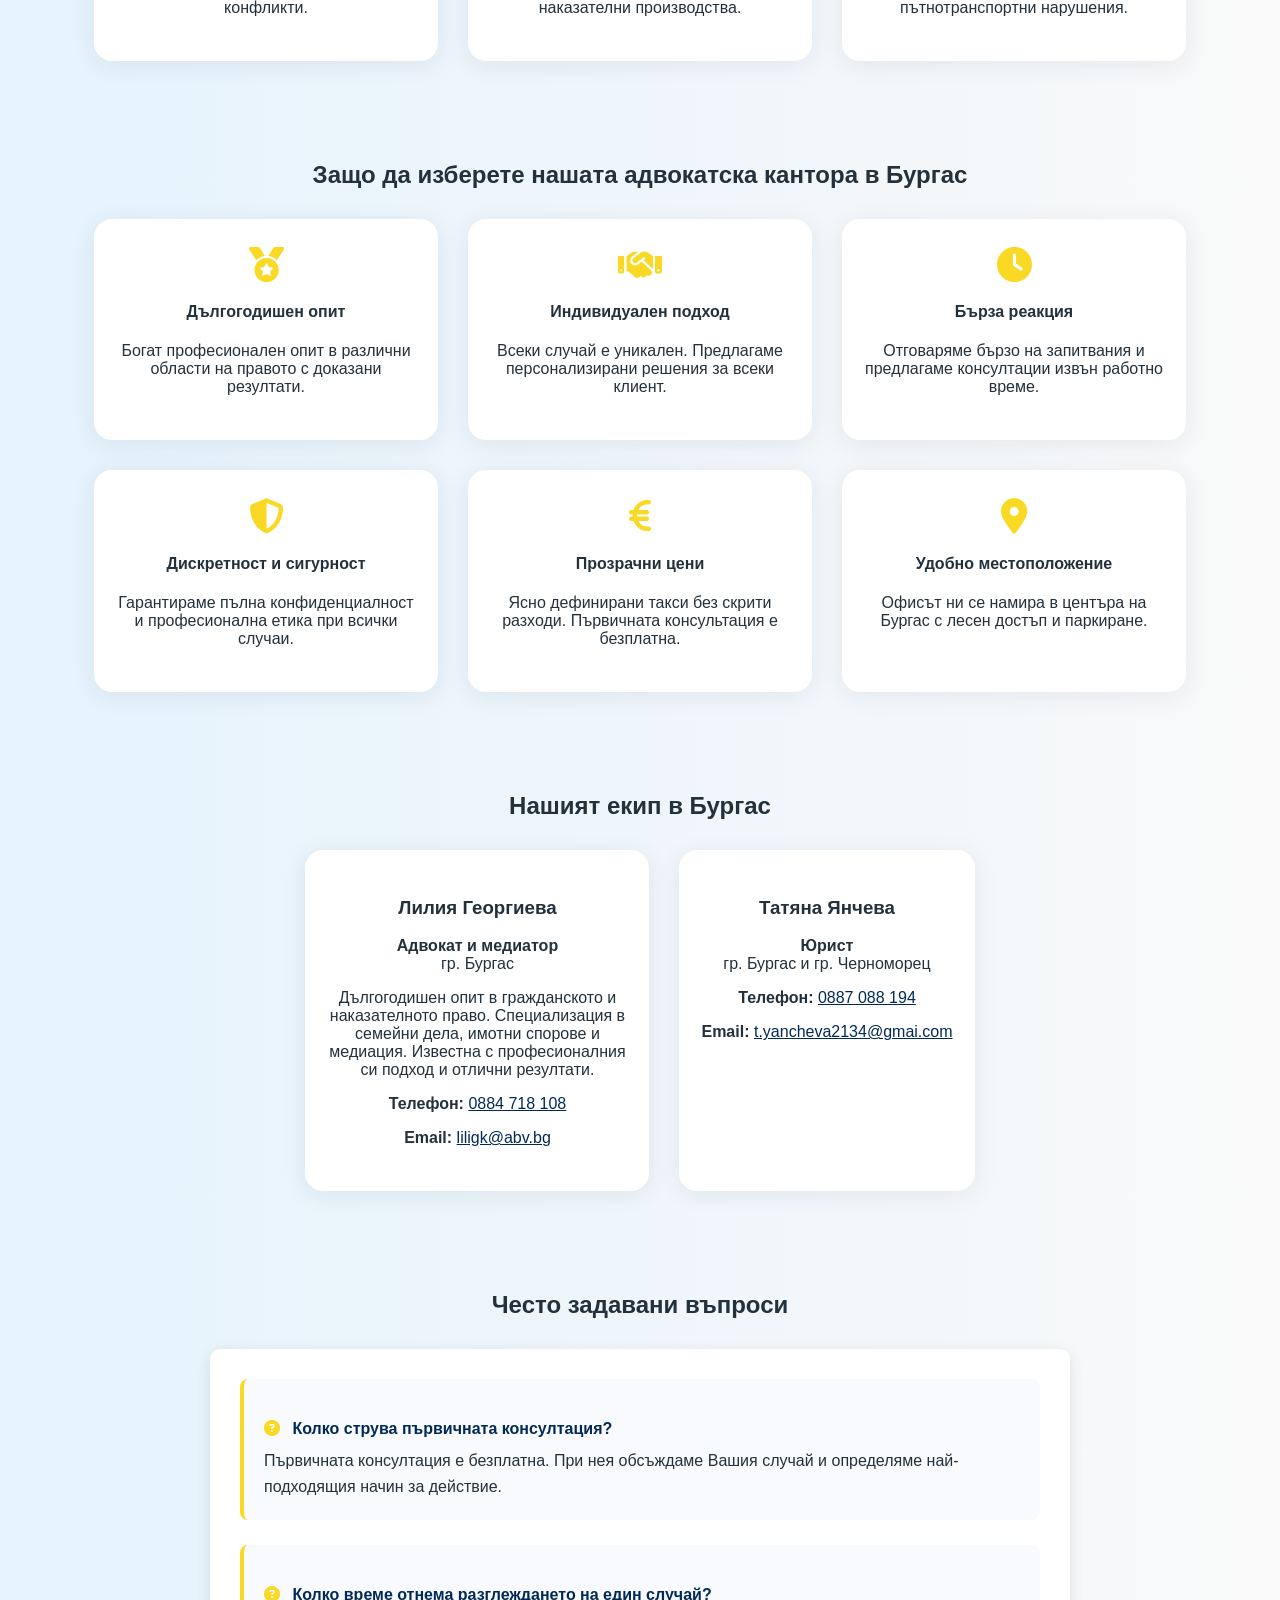
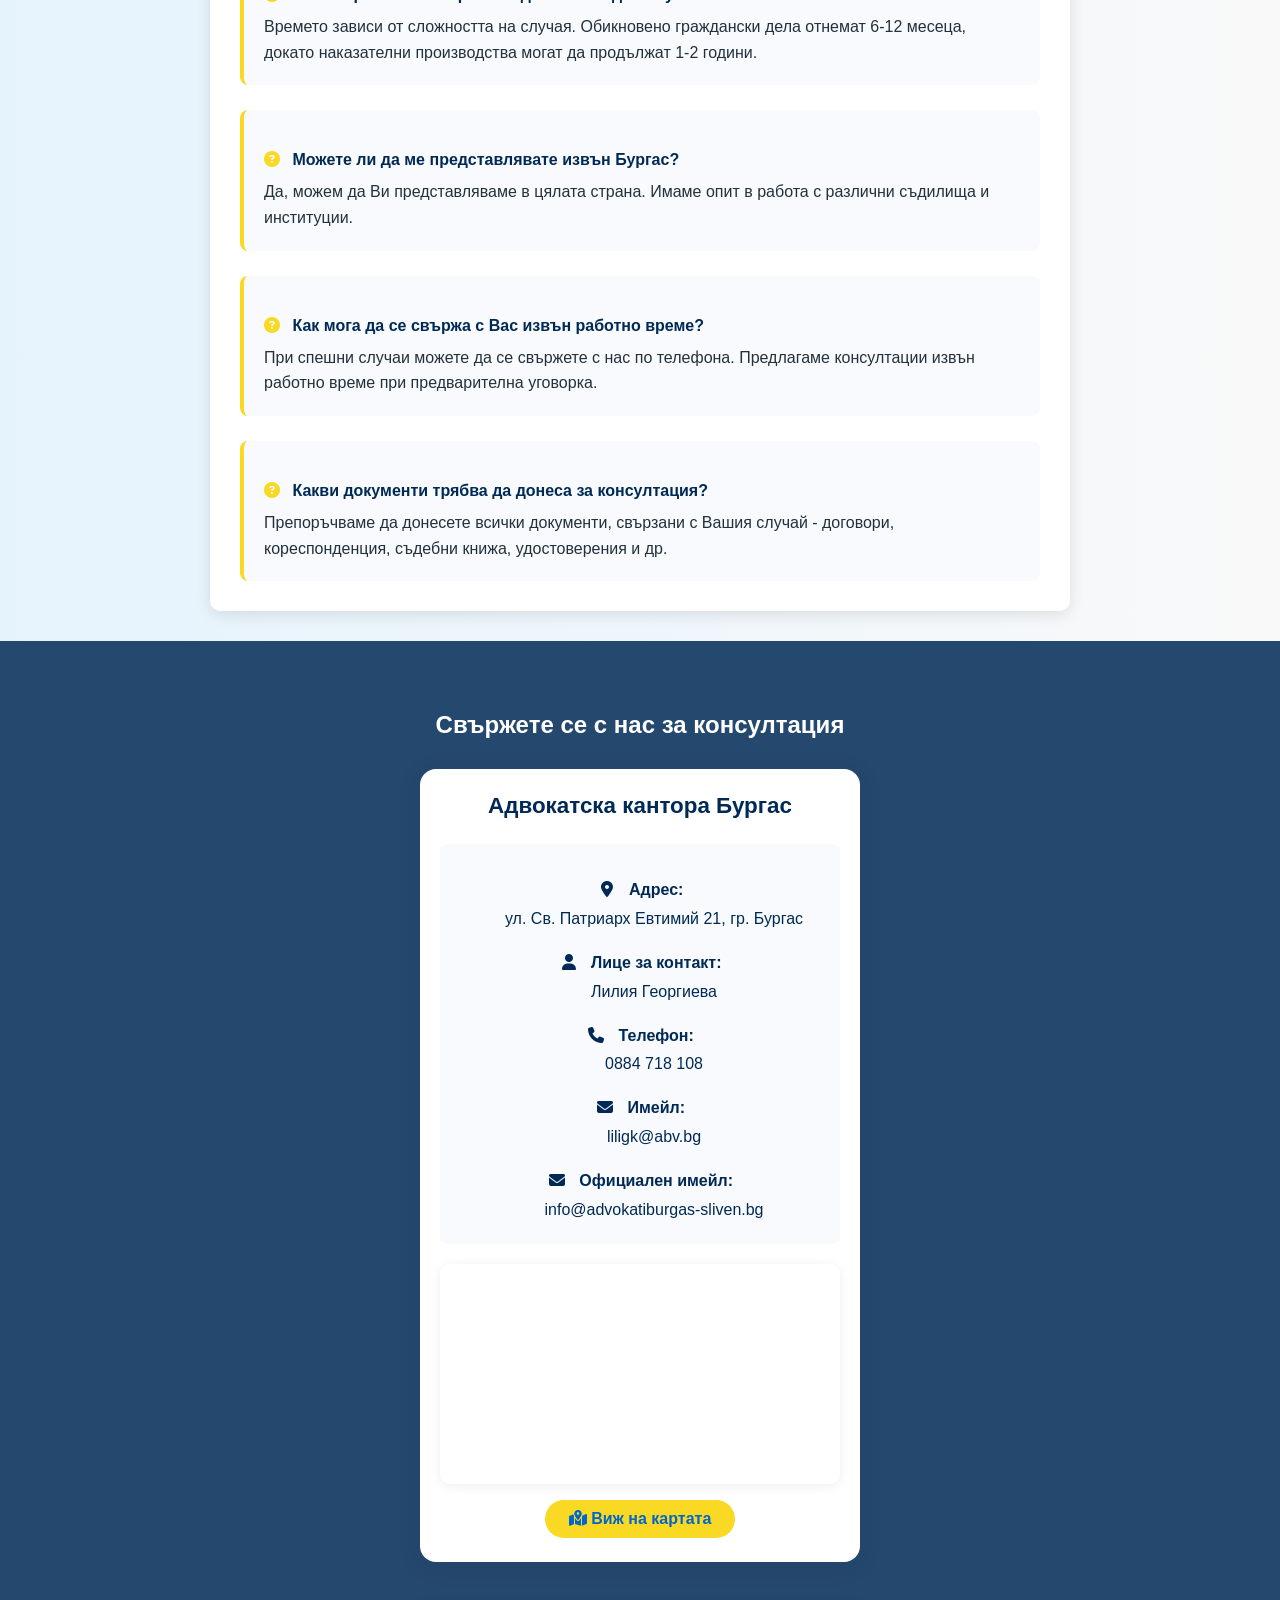
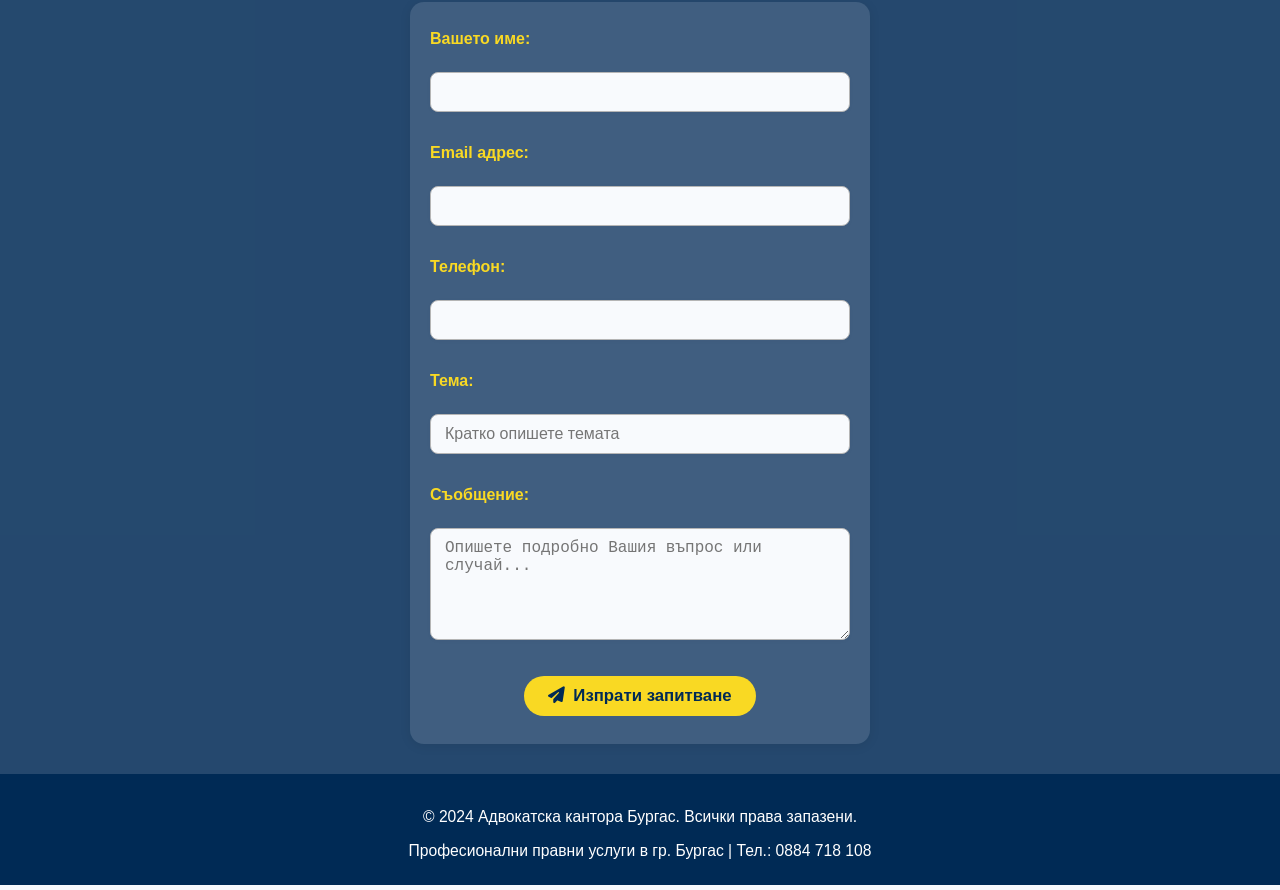
==== commit 994b7975: "Add Tatyana Yancheva team cards" ====
--- a/advokat-burgas/index.html
+++ b/advokat-burgas/index.html
@@ -225,6 +225,12 @@
         <p style="text-align: center;"><strong>Телефон:</strong> <a href="tel:+359884718108" style="color: #002a55;">0884 718 108</a></p>
         <p style="text-align: center;"><strong>Email:</strong> <a href="mailto:liligk@abv.bg" style="color: #002a55;">liligk@abv.bg</a></p>
       </div>
+      <div class="card animate">
+        <h3 style="text-align: center;">Татяна Янчева</h3>
+        <p style="text-align: center;"><strong>Юрист</strong><br>гр. Бургас и гр. Черноморец</p>
+        <p style="text-align: center;"><strong>Телефон:</strong> <a href="tel:+359887088194" style="color: #002a55;">0887 088 194</a></p>
+        <p style="text-align: center;"><strong>Email:</strong> <a href="mailto:t.yancheva2134@gmai.com" style="color: #002a55;">t.yancheva2134@gmai.com</a></p>
+      </div>
     </div>
     
     <!-- Hidden SEO Internal Links -->
